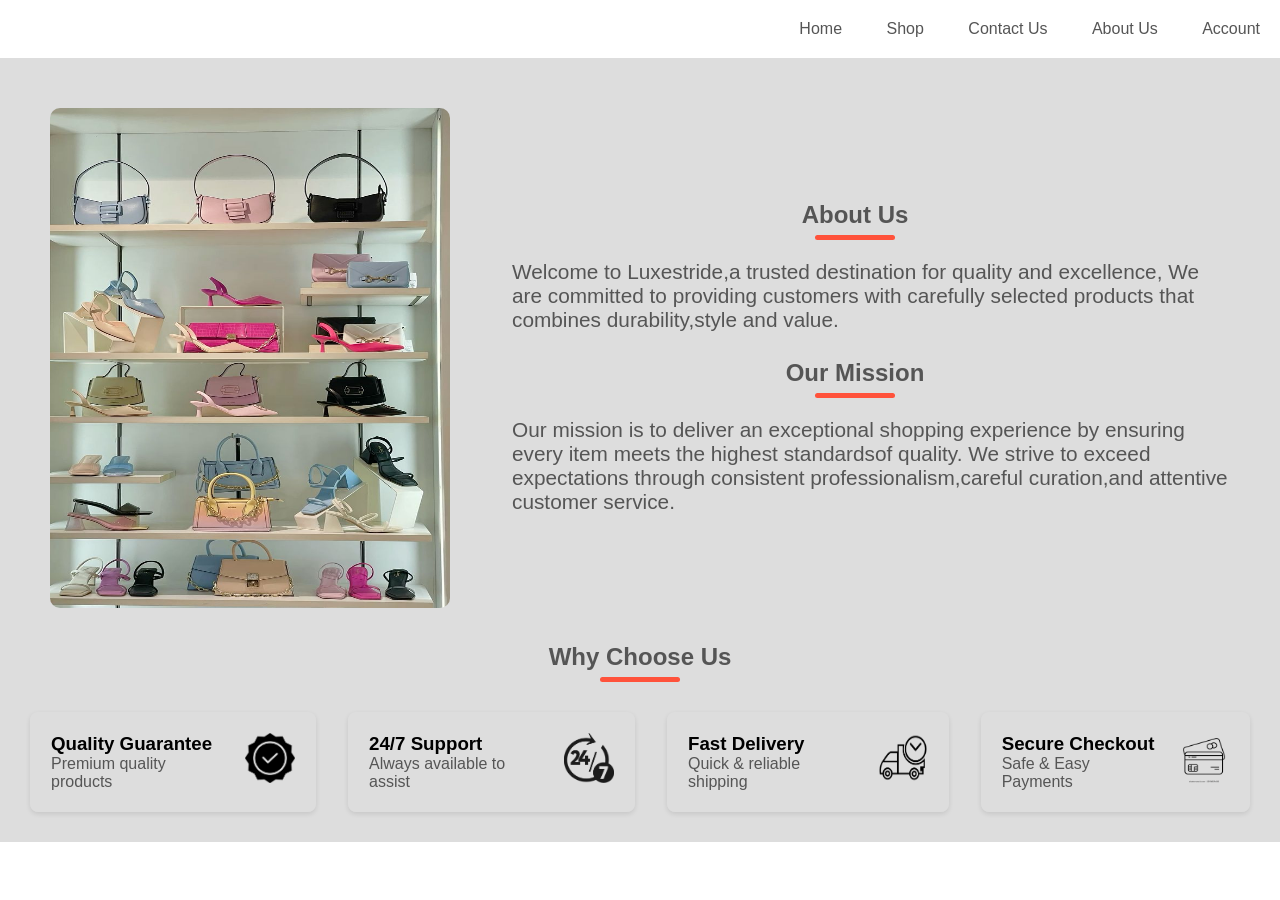
==== about.html @ 97f4eb0c "Added the navigation section" ====
<!DOCTYPE html>
<html lang="en">
<head>
    <meta charset="UTF-8">
    <meta name="viewport" content="width=device-width, initial-scale=1.0">
    <title>Document</title>
    <link rel="stylesheet" href="./style.css">

</head>
<body>
    <nav>
            <ul>
            <li><a href="index.html">Home</a></li>
            <li><a href="shop.html">Shop</a></li>
            <li><a href="contact.html">Contact Us</a></li>
            <li><a href="about.html">About Us</a></li>
            <li><a href="account.html">Account</a></li>
            </ul>
           
        </nav>
<section class="about-section">
        <div class="about-container">
            <div class="about-image">
                <img src="./images/shop 1.jpeg" alt="">
                </div>

                <div class="about-text">
                     <h2 class="about-heading">About Us</h2>
            <p class="about-lead"> Welcome to Luxestride,a trusted destination for quality and excellence,
                We are committed to providing customers with carefully selected products that combines durability,style and value.
            </p>
            

            <h3 class="about-mission"> Our Mission</h3>
           <p class="about-lead"> Our mission is to deliver an exceptional shopping experience by ensuring every item meets the highest standardsof quality.
            We strive to exceed expectations through consistent professionalism,careful curation,and attentive customer service.
           </p> 
                </div>
                </div>

           
           <h3 class="sub">Why Choose Us</h3>

           <section class="label">
           <div class="quality">
            <div>
            <h3>Quality Guarantee</h3>
            <p>Premium quality products</p>
            </div>
            <div>
                <img src="./images/quality_logo-removebg-preview.png" alt="" width="50" height="50">
            </div>
           </div>

           <div class="quality">
            <div>
            <h3>24/7 Support</h3>
            <p>Always available to assist</p>
            </div>
            <div>
                <img src="./images/twentyfour logo.png" alt="" width="50" height="50">
            </div>
           </div>

           <div class="quality">
            <div>
            <h3>Fast Delivery</h3>
            <p>Quick & reliable shipping</p>
            </div>
            <div>
                <img src="./images/delivery logo (2).png" alt="" width="50" height="50">
            </div>
           </div>

           <div class="quality">
            <div>
            <h3>Secure Checkout</h3>
            <p>Safe & Easy Payments</p>
            </div>
            <div>
                <img src="./images/atm logo.png" alt="" width="50" height="50">
            </div>
           </div>
           </section>

        
        </section>
</body>
</html>
---- style.css ----
*{
    margin: 0;
    padding: 0;
    box-sizing: border-box;
}
body{
   font-family: "Poppins", sans-serif;
}

.nav-bar{
    display: flex;
    align-items: center;
    padding: 20px;
}
nav{
    flex: 1;
    text-align: right;
    /* position: sticky;
    top: 0;
    padding: 15px 20px;  
    z-index: 100; */
}
nav ul{
   list-style-type: none;
    display: inline-block;
    
}
nav ul li{
    display: inline-block;
    margin: 20px;
}
a{
    text-decoration: none;
    color: #555;
}
p{
    color: #555;
}
.content{
    max-width: 1300px;
    margin: auto;
    padding-left: 25px;
    padding-right: 25px;

}
.row{
    display: flex;
    align-items: center;
    justify-content: space-around;
    flex-wrap: wrap;
}
.col-2{
    flex-basis: 50%;
    min-width: 300px;
   
} 
.col-2 img{
    padding: 50px 0;
    max-width: 100%;
    height: auto;
    display: block; 
    }


.col-2 h1{
    font-size: 40px;
    line-height: 60px;
    margin: 15px  0;
}
.btn{
    display: inline-block;
    background: #ff523b;
    color: white;
    padding: 8px 30px;
    margin: 20px 0;
    border-radius: 30px;
    transition: background 0.5s;
}
.btn:hover{
    background: #563434;
}
.header{
    background: radial-gradient(#7393b3);
    height: 100vh;
    
}
/* .header .row{
    margin-top: 10px;
} */
.categories{
    margin: 70px 0;
}
.col-3{
    flex: 30%;
    min-width: 250px;
    margin-bottom:30px ;
}
.col-3 img{
    width: 100%;
    height:400px;
    margin: 10px;
    padding: 10px;
    object-fit: cover;
    
}
.small-container{
    max-width: 1080px;
    margin: auto;
    padding-left: 25px;
    padding-right: 25px;
}
.col-4{
    flex-basis: 25%;
    padding: 10px;
    min-width: 200px;
    margin-bottom: 50px;
    transition: transform 0.5s;
    
}
.col-4 img{
    width: 100%;
    height: 300px;
}
.title{
    text-align: center;
    margin: 0 auto 60px;
    position: relative;
    line-height: 50px;
    color: #555;
}
.title::after{
    content: "";
    background: #ff523b;
    width: 80px;
    height: 5px;
    border-radius: 5px;
    position: absolute;
    bottom: 0;
    left: 50%;
    transform: translateX(-50%);
}
h4{
    color: #555;
    font-weight: normal;
}
.col-4 p{
    font-size: 14px;
}
.rating .fa{
    color: #ff523b;
} 
.col-4:hover{
    transform: translateY(-5px);
}

/* ------offer------- */
.offer{
    background: radial-gradient(#fff,#7393b3);
    margin-top: 80px;
    padding: 30px 0;
}
.col-2 .offer-img{
    padding: 50px; 
}
small{
    color: #555;
}
.small-container .small-img{
    width: 200px;
    height: 300px;
}

/* -----testimonial------- */
.testimonial{
    padding-top: 100px;
}
.testimonial .col-3{
    text-align: center;
    padding: 40px 20px;
    box-shadow: 0 0 20px 0px rgba(146, 141, 141, 0.1);
    cursor: pointer;
    transition: transform 0.5s;
}
.testimonial .col-3 img{
    width: 100px;
    height: 100px;
    margin-top: 20px;
    border-radius: 50%;
}
.testimonial .col-3:hover{
    transform: translateY(-10px);
}
.fa.fa-quote-left{
    font-size: 34px;
    color: #ff523b;
}
.col-3 p{
    font-size: 12px;
    margin: 12px 0;
    color: #777;
}
.testimonial .col-3 h3{
    font-weight: 700;
    color: #555;
    font-size: 16px;
}

/* -----brands------ */
.brands{
    margin: 100px auto;
}
.col-5{
    width: 160px;
     padding: 20px; 
}
.col-5 img{
    width: 100%;
    cursor: pointer;
    filter: grayscale(100%);
}
.col-5 img:hover{
    filter: grayscale(0);
}
/* ----Footer------ */
.footer{
    background: #111;
    color: #fff;
    font-size: 14px;
     padding: 40px 20px;  
}
.footer-container{
    display: flex;
    justify-content: space-between;
    flex-wrap: wrap;
    max-width: 1200px;
    margin: auto;
}
.footer-col{
    flex: 1;
    min-width: 200px;
    margin: 10px;
}
.footer p{
    color: #fff;
}
.footer h3{
    color: #fff;
    margin-bottom: 20px;
}

.footer-col-1, .footer-col-2, .footer-col-3, .footer-col-4{
    min-width: 250px;
    margin-bottom: 20px;
}
.footer-col-1{
    flex-basis: 30%;
    padding-left: 20px;
}
.footer-col-2{
    flex: 1;
    text-align: center;
}
.footer-col-2 img{
    width: 180px;
    margin-bottom: 20px;
}

.footer-col-3, .footer-col-4{
    flex-basis: 12%;
    text-align: center;
}
ul{
    list-style-type: none;
}
.app-logo{
    margin-top: 20px;
}
.app-logo img{
    width: 140px;
}
.socials{
    margin-right: 10px;
    font-size: 16px;
    color:#fff ;
    text-decoration: none;
}
.footer hr{
    border: none;
    border-top: 1px solid #fff;
    height: 1px;
    background:#fff;
    margin: 20px 0;
}
.copyright{
    text-align: center;
}
.menu-icon{
    width: 28px;
    margin-left: 20px;
    
}
/* -----media query for menu ----- */


/* -----shop-section---- */

.shop-grid{
     display: grid;
     grid-template-columns: repeat(auto-fit,minmax(220px,1fr));
     gap: 20px;
    
}
.shop-product{
background: #fff;
 border: 1px solid #ddd;
border-radius: 10px; 
padding: 10px;
margin: 20px;
height: 350px;
justify-content: space-between;
align-items: center;
text-align: center;
min-height: 350px;

}
.shop-product img{
    max-width: 100%;
    height: 200px;
    padding: 10px;
    border-radius: 8px;
   
}
.shop-title{
 text-align: center;
    margin: 0 auto 60px;
    position: relative;
    line-height: 50px;
    color: #555;
    font-size: 1.5rem;
}

.shop-title::after{
     content: "";
    background: #ff523b;
    width: 80px;
    height: 5px;
    border-radius: 5px;
    position: absolute;
    bottom: 0;
    left: 50%;
    transform: translateX(-50%);
}
.shop-des{
text-align: center;
padding: 5px;
}
.shop-name{
    text-align: center;
}
.shop-btn{
     display: inline-block;
    background: #ff523b;
    color: white;
    justify-content: center;
    padding: 8px 30px;
    margin: 20px 0;
    cursor: pointer;
    border-radius: 30px;
    transition: background 0.5s;

}
.shop-btn:hover{
    background: #563434;
}
/* -------About section ----- */
.about-section{
    padding: 30px;
    background: #ddd;
}

.about-heading{
    text-align: center;
    font-size: 1.5rem;
    margin: 0 auto 20px;
    position: relative;
    line-height: 50px;
    color: #555;
}

.about-heading::after{
    content: "";
    background: #ff523b;
    width: 80px;
    height: 5px;
    border-radius: 5px;
    position: absolute;
    bottom: 0;
    left: 50%;
    transform: translateX(-50%);
}
.about-mission{
     text-align: center;
    font-size: 1.5rem;
    margin: 0 auto 20px;
    position: relative;
    line-height: 50px;
    color: #555;
}
.about-mission::after{
     content: "";
    background: #ff523b;
    width: 80px;
    height: 5px;
    border-radius: 5px;
    position: absolute;
    bottom: 0;
    left: 50%;
    transform: translateX(-50%);
}
.about-lead{
    font-size: 1.3rem;
    font-weight: 500;
    margin-bottom: 1rem;
    margin-left: 2rem;
}
.about-container{
    display: flex;
    align-items: center;
    justify-content: space-between;
    gap: 30px;
    padding: 20px;
}
.about-image img{
   width: 400px;
   height: 500px;
   border-radius: 10px;

}
.sub{
     text-align: center;
    font-size: 1.5rem;
    margin: 0 auto 20px;
    position: relative;
    line-height: 50px;
    color: #555;
}
.sub::after{
     content: "";
    background: #ff523b;
    width: 80px;
    height: 5px;
    border-radius: 5px;
    position: absolute;
    bottom: 0;
    left: 50%;
    transform: translateX(-50%);
}
.label{
    display: flex;
    gap: 2rem;
  justify-content: space-around;
  margin-top: 30px;
}
.quality{
    display: flex;
    gap: 1rem;
    border: 1px solid #ddd;
    border-radius: 8px;
    padding: 20px;
    box-shadow: 0 2px 5px rgba(0,0,0,0.1);
}
/* ----contact us------ */
.contact{
    padding: 30px;
    background: #ddd;
}
.contact{
    text-align: center;
    margin-bottom: 20px;
}
.contact-info{
   margin-top: 30px;
   text-align: center;
    
}
 label{
    margin-top: 10px;
    font-weight: bold;

}
.contact-form input, .contact-form textarea{
padding: 10px;
margin-top: 5px;
border: 1px solid #ccc;
border-radius: 6px;


}
.contact-form{
    display: flex;
    flex-direction: column;
     max-width: 600px;
    margin: 0 auto;
    
}
.btn-form{
    display: inline-block;
    background: #ff523b;
    color: white;
    padding: 8px 30px;
    margin: 20px 0;
    border-radius: 30px;
    transition: background 0.5s;
    cursor: pointer;
}
.btn-form:hover{
     background: #563434;

}
.contact-us{
     text-align: center;
    font-size: 1.5rem;
    margin: 0 auto 20px;
    position: relative;
    line-height: 50px;
    color: #555;
}
.contact-us::after{
    content: "";
    background: #ff523b;
    width: 80px;
    height: 5px;
    border-radius: 5px;
    position: absolute;
    bottom: 0;
    left: 50%;
    transform: translateX(-50%);
}
.contact-us-p{
    text-align: center;
    margin-bottom: 30px;
}
.contact-form input:focus, .contact-form textarea:focus{
    outline:none;
    border: 2px solid #ff523b;
    box-shadow: 0 0 5px;
}
/* -----account section---- */
.account{
     display: flex; 
    justify-content: center;
    align-items: center;
    padding: 40px 20px;
}
.account-logo{
   border-radius: 50%;
   text-align: center;
   margin-bottom: 15px;
}
.account-logo img{
    border-radius: 50%;
    object-fit: cover;
    border: 3px solid #ff523b;
    padding: 5px;
    /* background: #fff; */
}
.form-container{
    padding: 30px;
    /* background: #ddd; */
    border-radius: 15px;
    width: 100%;
    max-width: 400px;
}
.form-container h2{
    margin-bottom: 20px;
    text-align: center;
}
.form-container p{
margin-bottom: 20px;
text-align: center;
}
.form-container label{
    display: block;
    margin-bottom: 8px;
    font-weight: 500;
}
.form-container input{
    width: 100%;
    padding: 10px;
    margin-bottom: 15px;
    border: 1px solid #ccc;
    border-radius: 8px;
    outline: none;
    transition: border 0.3s;
}
.form-container input:focus{
    border-color: #ff523b;
}
.btn-login{
    width: 100%;
    padding: 12px;
    background: #ff523b;
    color: #fff;
    border: none;
    border-radius: 8px;
    cursor: pointer;
    font-size: 16px;
}
.btn-1{
    width: 100%;
    padding: 12px;
    background: #7393b3;
     color: #fff;
    border: none;
    border-radius: 8px;
    cursor: pointer;
    font-size: 16px;
    margin-top: 30px;

}
.btn-2{
     width: 100%;
    padding: 12px;
    border: none;
    border-radius: 8px;
    cursor: pointer;
    font-size: 16px;
    margin-top: 20px;
}
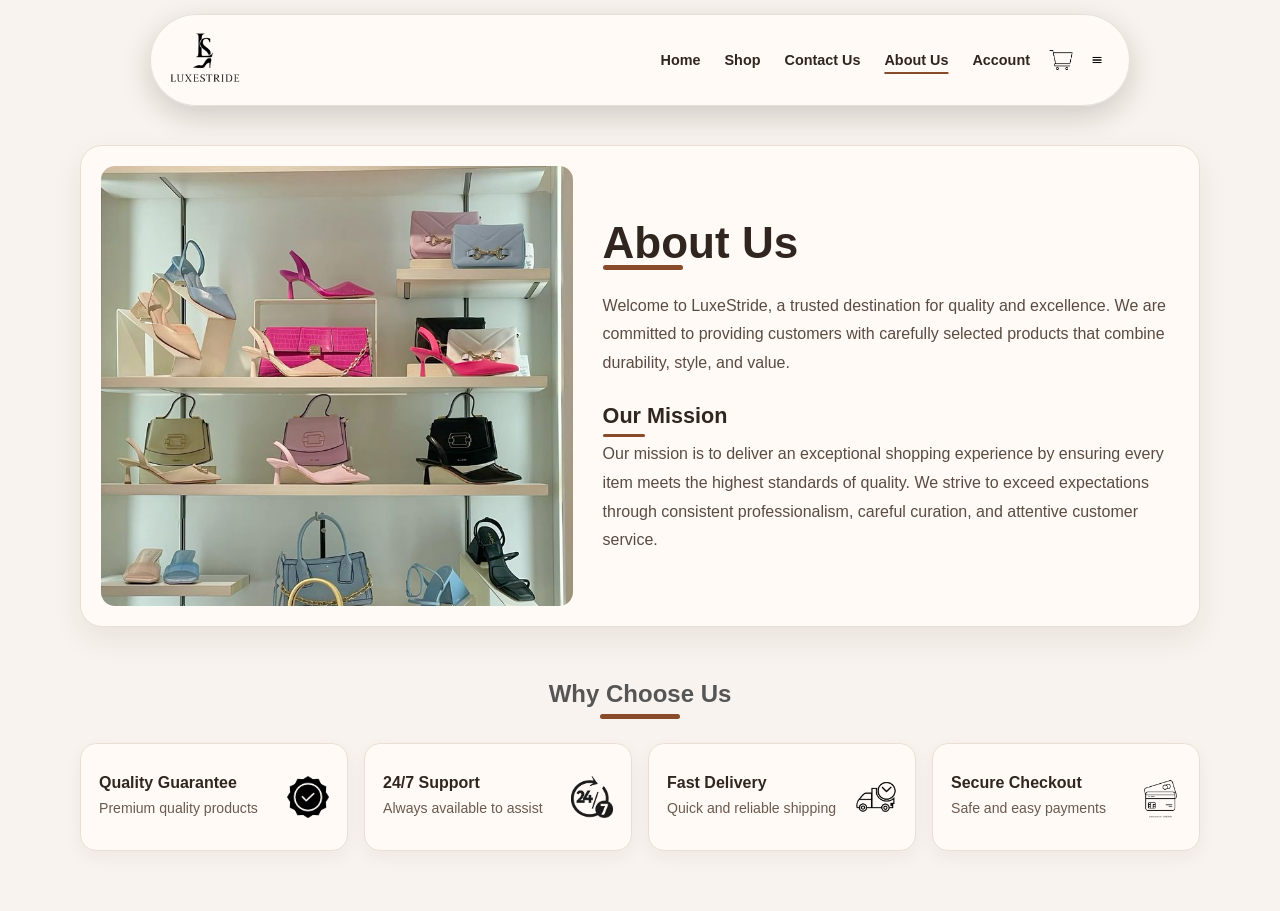
==== commit 3c7c9622: "Fixed all the nav bars in all page" ====
--- a/about.html
+++ b/about.html
@@ -1,89 +1,76 @@
-<!DOCTYPE html>
-<html lang="en">
-<head>
-    <meta charset="UTF-8">
-    <meta name="viewport" content="width=device-width, initial-scale=1.0">
-    <title>Document</title>
-    <link rel="stylesheet" href="./style.css">
-
-</head>
-<body>
-    <nav>
-            <ul>
-            <li><a href="index.html">Home</a></li>
-            <li><a href="shop.html">Shop</a></li>
-            <li><a href="contact.html">Contact Us</a></li>
-            <li><a href="about.html">About Us</a></li>
-            <li><a href="account.html">Account</a></li>
-            </ul>
-           
-        </nav>
-<section class="about-section">
-        <div class="about-container">
-            <div class="about-image">
-                <img src="./images/shop 1.jpeg" alt="">
-                </div>
-
-                <div class="about-text">
-                     <h2 class="about-heading">About Us</h2>
-            <p class="about-lead"> Welcome to Luxestride,a trusted destination for quality and excellence,
-                We are committed to providing customers with carefully selected products that combines durability,style and value.
-            </p>
-            
-
-            <h3 class="about-mission"> Our Mission</h3>
-           <p class="about-lead"> Our mission is to deliver an exceptional shopping experience by ensuring every item meets the highest standardsof quality.
-            We strive to exceed expectations through consistent professionalism,careful curation,and attentive customer service.
-           </p> 
-                </div>
-                </div>
-
-           
-           <h3 class="sub">Why Choose Us</h3>
-
-           <section class="label">
-           <div class="quality">
-            <div>
-            <h3>Quality Guarantee</h3>
-            <p>Premium quality products</p>
-            </div>
-            <div>
-                <img src="./images/quality_logo-removebg-preview.png" alt="" width="50" height="50">
-            </div>
-           </div>
-
-           <div class="quality">
-            <div>
-            <h3>24/7 Support</h3>
-            <p>Always available to assist</p>
-            </div>
-            <div>
-                <img src="./images/twentyfour logo.png" alt="" width="50" height="50">
-            </div>
-           </div>
-
-           <div class="quality">
-            <div>
-            <h3>Fast Delivery</h3>
-            <p>Quick & reliable shipping</p>
-            </div>
-            <div>
-                <img src="./images/delivery logo (2).png" alt="" width="50" height="50">
-            </div>
-           </div>
-
-           <div class="quality">
-            <div>
-            <h3>Secure Checkout</h3>
-            <p>Safe & Easy Payments</p>
-            </div>
-            <div>
-                <img src="./images/atm logo.png" alt="" width="50" height="50">
-            </div>
-           </div>
-           </section>
-
-        
-        </section>
-</body>
-</html>+<!DOCTYPE html>
+<html lang="en">
+<head>
+    <meta charset="UTF-8">
+    <meta name="viewport" content="width=device-width, initial-scale=1.0">
+    <title>About Us | LuxeStride</title>
+    <link rel="stylesheet" href="./style.css">
+</head>
+<body class="about-page">
+    <header class="header shop-header">
+        <div class="content">
+            <div class="nav-bar">
+                <div class="logo">
+                    <img src="./images/my logo 2.png" alt="LuxeStride" width="150" height="150">
+                </div>
+                <nav>
+                    <ul>
+                        <li><a href="index.html">Home</a></li>
+                        <li><a href="shop.html">Shop</a></li>
+                        <li><a href="contact.html">Contact Us</a></li>
+                        <li><a href="about.html" class="current" aria-current="page">About Us</a></li>
+                        <li><a href="account.html">Account</a></li>
+                    </ul>
+                    <img src="images/cart-removebg-preview.png" class="cart-icon" alt="">
+                    <img src="images/menu-icon.png" class="menu-icon" alt="">
+                </nav>
+            </div>
+        </div>
+    </header>
+
+    <main class="about-section">
+        <section class="about-container" aria-labelledby="about-heading">
+            <div class="about-image">
+                <img src="./images/shop 1.jpeg" alt="LuxeStride's curated footwear collection">
+            </div>
+            <div class="about-text">
+                <h1 class="about-heading" id="about-heading">About Us</h1>
+                <p class="about-lead">Welcome to LuxeStride, a trusted destination for quality and excellence. We are committed to providing customers with carefully selected products that combine durability, style, and value.</p>
+
+                <h2 class="about-mission">Our Mission</h2>
+                <p class="about-lead">Our mission is to deliver an exceptional shopping experience by ensuring every item meets the highest standards of quality. We strive to exceed expectations through consistent professionalism, careful curation, and attentive customer service.</p>
+            </div>
+        </section>
+
+        <h2 class="sub">Why Choose Us</h2>
+        <section class="label" aria-label="LuxeStride benefits">
+            <div class="quality">
+                <div><h3>Quality Guarantee</h3><p>Premium quality products</p></div>
+                <img src="./images/quality_logo-removebg-preview.png" alt="" width="50" height="50">
+            </div>
+            <div class="quality">
+                <div><h3>24/7 Support</h3><p>Always available to assist</p></div>
+                <img src="./images/twentyfour logo.png" alt="" width="50" height="50">
+            </div>
+            <div class="quality">
+                <div><h3>Fast Delivery</h3><p>Quick and reliable shipping</p></div>
+                <img src="./images/delivery logo (2).png" alt="" width="50" height="50">
+            </div>
+            <div class="quality">
+                <div><h3>Secure Checkout</h3><p>Safe and easy payments</p></div>
+                <img src="./images/atm logo.png" alt="" width="50" height="50">
+            </div>
+        </section>
+    </main>
+
+    <script>
+        const headerNav = document.querySelector(".header .nav-bar");
+        const updateHeaderNav = () => {
+            headerNav.classList.toggle("is-scrolled", window.scrollY > 48);
+        };
+
+        window.addEventListener("scroll", updateHeaderNav, { passive: true });
+        updateHeaderNav();
+    </script>
+</body>
+</html>
--- a/style.css
+++ b/style.css
@@ -2,6 +2,17 @@
     margin: 0;
     padding: 0;
     box-sizing: border-box;
+}
+button{
+    border: none;
+}
+:root{
+    --brand-accent: #8a4b2b;
+    --brand-accent-hover: #563434;
+    --brand-ink: #30251f;
+    --brand-page: #f8f3ee;
+    --brand-surface: #fffaf6;
+    --brand-sand: #c7ad95;
 }
 body{
    font-family: "Poppins", sans-serif;
@@ -69,7 +80,7 @@
 }
 .btn{
     display: inline-block;
-    background: #ff523b;
+    background: var(--brand-accent);
     color: white;
     padding: 8px 30px;
     margin: 20px 0;
@@ -77,12 +88,286 @@
     transition: background 0.5s;
 }
 .btn:hover{
-    background: #563434;
+    background: var(--brand-accent-hover);
 }
 .header{
-    background: radial-gradient(#7393b3);
-    height: 100vh;
-    
+    position: relative;
+    min-height: 100vh;
+    min-height: 100svh;
+    background-image: linear-gradient(90deg, rgba(18, 14, 13, 0.76) 0%, rgba(18, 14, 13, 0.58) 42%, rgba(18, 14, 13, 0.12) 78%), url("images/Elegant Boutique Rack and Confident Style.png");
+    background-size: cover, contain;
+    background-repeat: no-repeat;
+    background-position: right center;
+    background-attachment: fixed;
+}
+.header .content{
+    min-height: 100vh;
+    min-height: 100svh;
+    display: flex;
+    flex-direction: column;
+}
+.header .nav-bar{
+    position: fixed;
+    top: 14px;
+    left: 50%;
+    z-index: 1000;
+    width: min(1160px, calc(100% - 48px));
+    gap: 14px;
+    padding: 6px 12px;
+    transform: translateX(-50%);
+    transition: top 220ms ease, width 220ms ease, padding 220ms ease, border-radius 220ms ease, background-color 220ms ease, box-shadow 220ms ease;
+}
+.header .nav-bar.is-scrolled{
+    top: 14px;
+    width: min(980px, calc(100% - 48px));
+    padding: 5px 14px;
+    border: 1px solid rgba(48, 37, 31, 0.12);
+    border-radius: 999px;
+    background: rgba(255, 250, 246, 0.97);
+    box-shadow: 0 10px 30px rgba(25, 17, 12, 0.18);
+    backdrop-filter: blur(12px);
+}
+.header .logo img{
+    display: block;
+    width: 80px;
+    height: auto;
+    filter: brightness(0) invert(1);
+    transition: filter 220ms ease;
+}
+.header .nav-bar.is-scrolled .logo img{
+    filter: none;
+}
+.header nav{
+    display: flex;
+    align-items: center;
+    gap: 6px;
+    flex: 0 0 auto;
+    margin-left: auto;
+    min-width: 0;
+    padding: 2px;
+    border: 1px solid #f3e5d5;
+    border-radius: 999px;
+    background: rgba(18, 14, 13, 0.24);
+    backdrop-filter: blur(8px);
+}
+.header nav ul{
+    display: flex;
+    flex: 1;
+    flex-wrap: wrap;
+    justify-content: flex-end;
+    align-items: center;
+    gap: 4px;
+}
+.header nav ul li{
+    margin: 0;
+}
+.header nav a{
+    display: block;
+    padding: 8px 10px;
+    border-radius: 999px;
+    color: #fff;
+    font-size: 0.9rem;
+    font-weight: 600;
+    text-shadow: 0 1px 5px rgba(0, 0, 0, 0.6);
+    transition: background-color 180ms ease, color 180ms ease;
+}
+.header .nav-bar.is-scrolled nav{
+    border-color: transparent;
+    background: transparent;
+    backdrop-filter: none;
+}
+.header .nav-bar.is-scrolled nav a{
+    color: var(--brand-ink);
+    text-shadow: none;
+}
+.header .nav-bar.is-scrolled nav a.current{
+    color: var(--brand-ink);
+    text-decoration-color: var(--brand-accent);
+}
+.header .nav-bar.is-scrolled nav a:hover,
+.header .nav-bar.is-scrolled nav a:focus-visible{
+    background: #eee0d5;
+    color: var(--brand-ink);
+}
+.header .nav-bar.is-scrolled nav a:focus-visible{
+    outline-color: #6c4934;
+}
+.header nav a:hover,
+.header nav a:focus-visible{
+    background: rgba(255, 255, 255, 0.16);
+    color: #fff;
+}
+.header nav a:focus-visible{
+    outline: 2px solid #fff;
+    outline-offset: 2px;
+}
+.header nav a.current{
+    color: #fff;
+    text-decoration: underline;
+    text-decoration-color: var(--brand-accent);
+    text-decoration-thickness: 2px;
+    text-underline-offset: 7px;
+}
+.header nav .cart-icon{
+    width: 30px;
+    height: 30px;
+    object-fit: contain;
+    filter: brightness(0) invert(1);
+    transition: filter 220ms ease;
+}
+.header .menu-icon{
+    width: 30px;
+    height: 30px;
+    margin-left: 0;
+    padding: 5px;
+    object-fit: contain;
+    filter: brightness(0) invert(1);
+    transition: filter 220ms ease;
+}
+.header .nav-bar.is-scrolled .cart-icon,
+.header .nav-bar.is-scrolled .menu-icon{
+    filter: none;
+}
+.header.shop-header{
+    min-height: 0;
+    background: none;
+}
+.shop-header .content{
+    min-height: 0;
+    display: block;
+}
+.shop-header .nav-bar{
+    top: 14px;
+    width: min(980px, calc(100% - 48px));
+    padding: 5px 14px;
+    border: 1px solid rgba(48, 37, 31, 0.12);
+    border-radius: 999px;
+    background: rgba(255, 250, 246, 0.97);
+    box-shadow: 0 10px 30px rgba(25, 17, 12, 0.18);
+    backdrop-filter: blur(12px);
+}
+.shop-header .logo img{
+    filter: none;
+}
+.shop-header nav{
+    border-color: transparent;
+    background: transparent;
+    backdrop-filter: none;
+}
+.shop-header nav a{
+    color: var(--brand-ink);
+    text-shadow: none;
+}
+.header.shop-header .nav-bar nav a.current,
+.header.shop-header .nav-bar.is-scrolled nav a.current{
+    color: var(--brand-ink);
+    text-decoration-color: var(--brand-accent);
+}
+.shop-header nav a:hover,
+.shop-header nav a:focus-visible{
+    background: #eee0d5;
+    color: var(--brand-ink);
+}
+.shop-header nav a:focus-visible{
+    outline-color: #6c4934;
+}
+.header.shop-header .nav-bar .cart-icon,
+.header.shop-header .nav-bar .menu-icon{
+    filter: none;
+}
+.shop-section{
+    padding: 120px 25px 40px;
+}
+body.shop-page{
+    background: var(--brand-page);
+}
+.header .hero-copy{
+    display: flex;
+    flex: 1;
+    flex-direction: column;
+    justify-content: center;
+    align-items: flex-start;
+    max-width: 620px;
+    padding: 8vh 0 0 4vw;
+}
+.header .hero-copy h1{
+    color: #fff;
+    font-size: clamp(2.5rem, 5vw, 4.5rem);
+    line-height: 1.12;
+    margin: 0 0 16px;
+}
+.header .hero-copy p{
+    color: #f5eee9;
+    font-size: clamp(1rem, 1.5vw, 1.25rem);
+}
+@media (max-width: 700px){
+    .header{
+        background-image: linear-gradient(90deg, rgba(18, 14, 13, 0.78) 0%, rgba(18, 14, 13, 0.64) 58%, rgba(18, 14, 13, 0.38) 100%), url("images/Elegant Boutique Rack and Confident Style.png");
+        background-position: right center;
+        background-size: cover, contain;
+        background-repeat: no-repeat;
+    }
+    .header .nav-bar{
+        top: 8px;
+        width: calc(100% - 24px);
+        flex-wrap: wrap;
+        padding: 7px 10px;
+        border-radius: 14px;
+    }
+    .header .nav-bar.is-scrolled{
+        top: 8px;
+        width: calc(100% - 24px);
+        padding: 7px 10px;
+    }
+    .header .logo img{
+        width: 60px;
+    }
+    .header nav{
+        order: 3;
+        flex: 0 0 100%;
+        margin-left: 0;
+        text-align: center;
+        border-radius: 16px;
+    }
+    .header nav ul{
+        justify-content: center;
+    }
+    .header nav ul li{
+        margin: 0;
+    }
+    .header nav a{
+        padding: 8px 9px;
+        font-size: 0.88rem;
+    }
+    .header .hero-copy{
+        padding: 48px 0 0;
+        max-width: 500px;
+    }
+    .header .hero-copy h1{
+        font-size: clamp(2.25rem, 9vw, 3.5rem);
+    }
+    .shop-section{
+        padding-top: 180px;
+    }
+    .contact{
+        padding: 180px 18px 44px;
+    }
+    .contact-layout{
+        grid-template-columns: 1fr;
+    }
+    .contact-form,
+    .contact-info{
+        padding: 22px;
+    }
+}
+@media (prefers-reduced-motion: reduce){
+    .header .nav-bar,
+    .header .logo img,
+    .header nav a,
+    .header nav .cart-icon,
+    .header .menu-icon{
+        transition: none;
+    }
 }
 /* .header .row{
     margin-top: 10px;
@@ -130,7 +415,7 @@
 }
 .title::after{
     content: "";
-    background: #ff523b;
+    background: var(--brand-accent);
     width: 80px;
     height: 5px;
     border-radius: 5px;
@@ -147,7 +432,7 @@
     font-size: 14px;
 }
 .rating .fa{
-    color: #ff523b;
+    color: var(--brand-accent);
 } 
 .col-4:hover{
     transform: translateY(-5px);
@@ -155,7 +440,7 @@
 
 /* ------offer------- */
 .offer{
-    background: radial-gradient(#fff,#7393b3);
+    background: radial-gradient(var(--brand-surface), var(--brand-sand));
     margin-top: 80px;
     padding: 30px 0;
 }
@@ -192,7 +477,7 @@
 }
 .fa.fa-quote-left{
     font-size: 34px;
-    color: #ff523b;
+    color: var(--brand-accent);
 }
 .col-3 p{
     font-size: 12px;
@@ -341,7 +626,7 @@
 
 .shop-title::after{
      content: "";
-    background: #ff523b;
+    background: var(--brand-accent);
     width: 80px;
     height: 5px;
     border-radius: 5px;
@@ -359,7 +644,7 @@
 }
 .shop-btn{
      display: inline-block;
-    background: #ff523b;
+    background: var(--brand-accent);
     color: white;
     justify-content: center;
     padding: 8px 30px;
@@ -370,26 +655,94 @@
 
 }
 .shop-btn:hover{
-    background: #563434;
+    background: var(--brand-accent-hover);
 }
 /* -------About section ----- */
+.about-page{
+    background: var(--brand-page);
+}
 .about-section{
-    padding: 30px;
-    background: #ddd;
+    min-height: 100vh;
+    padding: 145px 25px 60px;
+    background: var(--brand-page);
 }
 
 .about-heading{
+    text-align: left;
+    font-size: clamp(2rem, 4vw, 2.75rem);
+    margin: 0 0 22px;
+    position: relative;
+    line-height: 1.2;
+    color: var(--brand-ink);
+}
+
+.about-heading::after{
+    content: "";
+    background: var(--brand-accent);
+    width: 80px;
+    height: 5px;
+    border-radius: 5px;
+    position: absolute;
+    bottom: 0;
+    left: 0;
+}
+.about-mission{
+    text-align: left;
+    font-size: 1.35rem;
+    margin: 24px 0 10px;
+    position: relative;
+    line-height: 1.3;
+    color: var(--brand-ink);
+}
+.about-mission::after{
+     content: "";
+    background: var(--brand-accent);
+    width: 42px;
+    height: 3px;
+    border-radius: 5px;
+    position: absolute;
+    bottom: -7px;
+    left: 0;
+}
+.about-lead{
+    font-size: 1rem;
+    font-weight: 400;
+    line-height: 1.8;
+    margin: 0;
+    color: #5a4b42;
+}
+.about-container{
+    display: grid;
+    grid-template-columns: minmax(280px, 0.9fr) minmax(0, 1.1fr);
+    align-items: center;
+    gap: 30px;
+    max-width: 1120px;
+    margin: 0 auto;
+    padding: 20px;
+    overflow: hidden;
+    border: 1px solid #eadfd5;
+    border-radius: 22px;
+    background: var(--brand-surface);
+    box-shadow: 0 12px 30px rgba(48, 37, 31, 0.08);
+}
+.about-image img{
+    display: block;
+    width: 100%;
+    height: 440px;
+    border-radius: 14px;
+    object-fit: cover;
+}
+.sub{
     text-align: center;
     font-size: 1.5rem;
-    margin: 0 auto 20px;
+    margin: 42px auto 24px;
     position: relative;
     line-height: 50px;
     color: #555;
 }
-
-.about-heading::after{
-    content: "";
-    background: #ff523b;
+.sub::after{
+     content: "";
+    background: var(--brand-accent);
     width: 80px;
     height: 5px;
     border-radius: 5px;
@@ -398,17 +751,144 @@
     left: 50%;
     transform: translateX(-50%);
 }
-.about-mission{
-     text-align: center;
-    font-size: 1.5rem;
+.label{
+    display: grid;
+    grid-template-columns: repeat(4, minmax(0, 1fr));
+    gap: 16px;
+    max-width: 1120px;
+    margin: 0 auto;
+}
+.quality{
+    display: flex;
+    align-items: center;
+    justify-content: space-between;
+    gap: 14px;
+    min-height: 108px;
+    padding: 18px;
+    border: 1px solid #eadfd5;
+    border-radius: 16px;
+    background: var(--brand-surface);
+    box-shadow: 0 6px 18px rgba(48, 37, 31, 0.05);
+}
+.quality h3{
+    margin-bottom: 6px;
+    color: var(--brand-ink);
+    font-size: 1rem;
+}
+.quality p{
+    color: #6a5a50;
+    font-size: 0.88rem;
+    line-height: 1.5;
+}
+.quality img{
+    flex: 0 0 42px;
+    width: 42px;
+    height: 42px;
+    object-fit: contain;
+}
+/* ----contact us------ */
+.contact-page{
+    background: var(--brand-page);
+}
+.contact{
+    min-height: 100vh;
+    padding: 150px 25px 60px;
+    background: transparent;
+}
+.contact-content{
+    max-width: 1000px;
+    margin: 0 auto;
+}
+.contact-layout{
+    display: grid;
+    grid-template-columns: minmax(0, 1.2fr) minmax(240px, 0.8fr);
+    gap: 24px;
+    align-items: start;
+}
+.contact-info{
+    margin: 0;
+    padding: 28px;
+    border: 1px solid #eadfd5;
+    border-radius: 18px;
+    background: #efe5dc;
+    color: var(--brand-ink);
+    text-align: left;
+}
+.contact-info h2{
+    margin-bottom: 22px;
+    font-size: 1.25rem;
+}
+.contact-info p{
+    margin-bottom: 18px;
+    color: #493b33;
+    line-height: 1.6;
+}
+.contact-info p:last-child{
+    margin-bottom: 0;
+}
+.contact-form label{
+    margin: 0;
+    color: var(--brand-ink);
+    font-size: 0.95rem;
+    font-weight: 600;
+}
+.contact-form input,
+.contact-form textarea{
+    width: 100%;
+    margin: 7px 0 16px;
+    padding: 12px 14px;
+    border: 1px solid #d9cbbf;
+    border-radius: 8px;
+    background: #fff;
+    color: var(--brand-ink);
+    font: inherit;
+}
+.contact-form textarea{
+    min-height: 140px;
+    resize: vertical;
+}
+.contact-form input:focus,
+.contact-form textarea:focus{
+    outline: 3px solid rgba(167, 107, 59, 0.2);
+    border-color: var(--brand-accent);
+}
+.contact-form{
+    display: flex;
+    flex-direction: column;
+    max-width: none;
+    margin: 0;
+    padding: 28px;
+    border: 1px solid #eadfd5;
+    border-radius: 18px;
+    background: var(--brand-surface);
+    box-shadow: 0 12px 30px rgba(48, 37, 31, 0.08);
+}
+.btn-form{
+    display: inline-block;
+    background: var(--brand-accent);
+    color: white;
+    padding: 8px 30px;
+    margin: 4px 0 0;
+    align-self: flex-start;
+    border-radius: 30px;
+    transition: background 0.5s;
+    cursor: pointer;
+}
+.btn-form:hover{
+     background: var(--brand-accent-hover);
+
+}
+.contact-us{
+    text-align: center;
+    font-size: clamp(2rem, 4vw, 2.75rem);
     margin: 0 auto 20px;
     position: relative;
     line-height: 50px;
     color: #555;
 }
-.about-mission::after{
-     content: "";
-    background: #ff523b;
+.contact-us::after{
+    content: "";
+    background: var(--brand-accent);
     width: 80px;
     height: 5px;
     border-radius: 5px;
@@ -417,213 +897,152 @@
     left: 50%;
     transform: translateX(-50%);
 }
-.about-lead{
-    font-size: 1.3rem;
-    font-weight: 500;
-    margin-bottom: 1rem;
-    margin-left: 2rem;
-}
-.about-container{
-    display: flex;
-    align-items: center;
-    justify-content: space-between;
-    gap: 30px;
-    padding: 20px;
-}
-.about-image img{
-   width: 400px;
-   height: 500px;
-   border-radius: 10px;
-
-}
-.sub{
-     text-align: center;
-    font-size: 1.5rem;
-    margin: 0 auto 20px;
-    position: relative;
-    line-height: 50px;
-    color: #555;
-}
-.sub::after{
-     content: "";
-    background: #ff523b;
-    width: 80px;
-    height: 5px;
-    border-radius: 5px;
-    position: absolute;
-    bottom: 0;
-    left: 50%;
-    transform: translateX(-50%);
-}
-.label{
-    display: flex;
-    gap: 2rem;
-  justify-content: space-around;
-  margin-top: 30px;
-}
-.quality{
-    display: flex;
-    gap: 1rem;
-    border: 1px solid #ddd;
-    border-radius: 8px;
-    padding: 20px;
-    box-shadow: 0 2px 5px rgba(0,0,0,0.1);
-}
-/* ----contact us------ */
-.contact{
-    padding: 30px;
-    background: #ddd;
-}
-.contact{
-    text-align: center;
-    margin-bottom: 20px;
-}
-.contact-info{
-   margin-top: 30px;
-   text-align: center;
-    
-}
- label{
-    margin-top: 10px;
-    font-weight: bold;
-
-}
-.contact-form input, .contact-form textarea{
-padding: 10px;
-margin-top: 5px;
-border: 1px solid #ccc;
-border-radius: 6px;
-
-
-}
-.contact-form{
-    display: flex;
-    flex-direction: column;
-     max-width: 600px;
-    margin: 0 auto;
-    
-}
-.btn-form{
-    display: inline-block;
-    background: #ff523b;
-    color: white;
-    padding: 8px 30px;
-    margin: 20px 0;
-    border-radius: 30px;
-    transition: background 0.5s;
-    cursor: pointer;
-}
-.btn-form:hover{
-     background: #563434;
-
-}
-.contact-us{
-     text-align: center;
-    font-size: 1.5rem;
-    margin: 0 auto 20px;
-    position: relative;
-    line-height: 50px;
-    color: #555;
-}
-.contact-us::after{
-    content: "";
-    background: #ff523b;
-    width: 80px;
-    height: 5px;
-    border-radius: 5px;
-    position: absolute;
-    bottom: 0;
-    left: 50%;
-    transform: translateX(-50%);
-}
 .contact-us-p{
     text-align: center;
     margin-bottom: 30px;
 }
-.contact-form input:focus, .contact-form textarea:focus{
-    outline:none;
-    border: 2px solid #ff523b;
-    box-shadow: 0 0 5px;
-}
 /* -----account section---- */
+.account-page{
+    background: var(--brand-page);
+}
 .account{
-     display: flex; 
+    display: flex;
     justify-content: center;
     align-items: center;
-    padding: 40px 20px;
+    min-height: 100vh;
+    padding: 145px 20px 50px;
 }
 .account-logo{
-   border-radius: 50%;
-   text-align: center;
-   margin-bottom: 15px;
+    display: flex;
+    justify-content: center;
+    margin-bottom: 18px;
 }
 .account-logo img{
-    border-radius: 50%;
-    object-fit: cover;
-    border: 3px solid #ff523b;
-    padding: 5px;
-    /* background: #fff; */
+    display: block;
+    width: 72px;
+    height: auto;
+    object-fit: contain;
 }
 .form-container{
-    padding: 30px;
-    /* background: #ddd; */
-    border-radius: 15px;
+    padding: 32px;
+    border: 1px solid #eadfd5;
+    border-radius: 20px;
+    background: var(--brand-surface);
+    box-shadow: 0 12px 30px rgba(48, 37, 31, 0.08);
     width: 100%;
-    max-width: 400px;
-}
-.form-container h2{
-    margin-bottom: 20px;
+    max-width: 430px;
+}
+.form-container h1{
+    margin-bottom: 10px;
+    color: var(--brand-ink);
     text-align: center;
+    font-size: 1.6rem;
 }
 .form-container p{
-margin-bottom: 20px;
-text-align: center;
+    margin-bottom: 22px;
+    color: #6a5a50;
+    line-height: 1.6;
+    text-align: center;
 }
 .form-container label{
     display: block;
     margin-bottom: 8px;
-    font-weight: 500;
+    color: var(--brand-ink);
+    font-weight: 600;
 }
 .form-container input{
     width: 100%;
-    padding: 10px;
-    margin-bottom: 15px;
-    border: 1px solid #ccc;
+    padding: 12px 14px;
+    margin-bottom: 18px;
+    border: 1px solid #d9cbbf;
     border-radius: 8px;
-    outline: none;
-    transition: border 0.3s;
+    background: #fff;
+    color: var(--brand-ink);
+    font: inherit;
+    transition: border-color 180ms ease, box-shadow 180ms ease;
 }
 .form-container input:focus{
-    border-color: #ff523b;
+    outline: 3px solid rgba(167, 107, 59, 0.2);
+    border-color: var(--brand-accent);
 }
 .btn-login{
     width: 100%;
-    padding: 12px;
-    background: #ff523b;
+    padding: 13px;
+    background: var(--brand-accent);
     color: #fff;
-    border: none;
     border-radius: 8px;
     cursor: pointer;
-    font-size: 16px;
-}
+    font: inherit;
+    font-weight: 600;
+    transition: background 180ms ease, transform 180ms ease;
+}
+.btn-login:hover{ background: var(--brand-accent-hover); }
 .btn-1{
     width: 100%;
     padding: 12px;
-    background: #7393b3;
-     color: #fff;
-    border: none;
+    margin-top: 12px;
+    background: var(--brand-ink);
+    color: #fff;
     border-radius: 8px;
     cursor: pointer;
-    font-size: 16px;
-    margin-top: 30px;
-
+    font: inherit;
+    font-weight: 500;
 }
 .btn-2{
-     width: 100%;
+    width: 100%;
     padding: 12px;
-    border: none;
+    margin-top: 10px;
+    background: #efe5dc;
+    color: var(--brand-ink);
     border-radius: 8px;
     cursor: pointer;
-    font-size: 16px;
-    margin-top: 20px;
-}+    font: inherit;
+    font-weight: 500;
+}
+.btn-1:hover,
+.btn-2:hover{
+    filter: brightness(0.95);
+}
+.form-container .signup-prompt{
+    margin: 22px 0 0;
+    font-size: 0.92rem;
+}
+.signup-prompt a{
+    color: #8a4b2b;
+    font-weight: 600;
+    text-decoration: underline;
+}
+@media (max-width: 700px){
+    .about-section{
+        padding: 180px 18px 40px;
+    }
+    .about-container{
+        grid-template-columns: 1fr;
+        gap: 20px;
+        padding: 16px;
+    }
+    .about-image img{
+        height: min(68vw, 360px);
+    }
+    .about-text{
+        padding: 4px 4px 10px;
+    }
+    .about-heading{
+        margin-bottom: 18px;
+    }
+    .label{
+        grid-template-columns: 1fr;
+    }
+    .account{
+        min-height: 100vh;
+        padding: 180px 18px 40px;
+    }
+    .form-container{
+        padding: 24px;
+    }
+}
+@media (min-width: 701px) and (max-width: 1000px){
+    .label{
+        grid-template-columns: repeat(2, minmax(0, 1fr));
+    }
+}
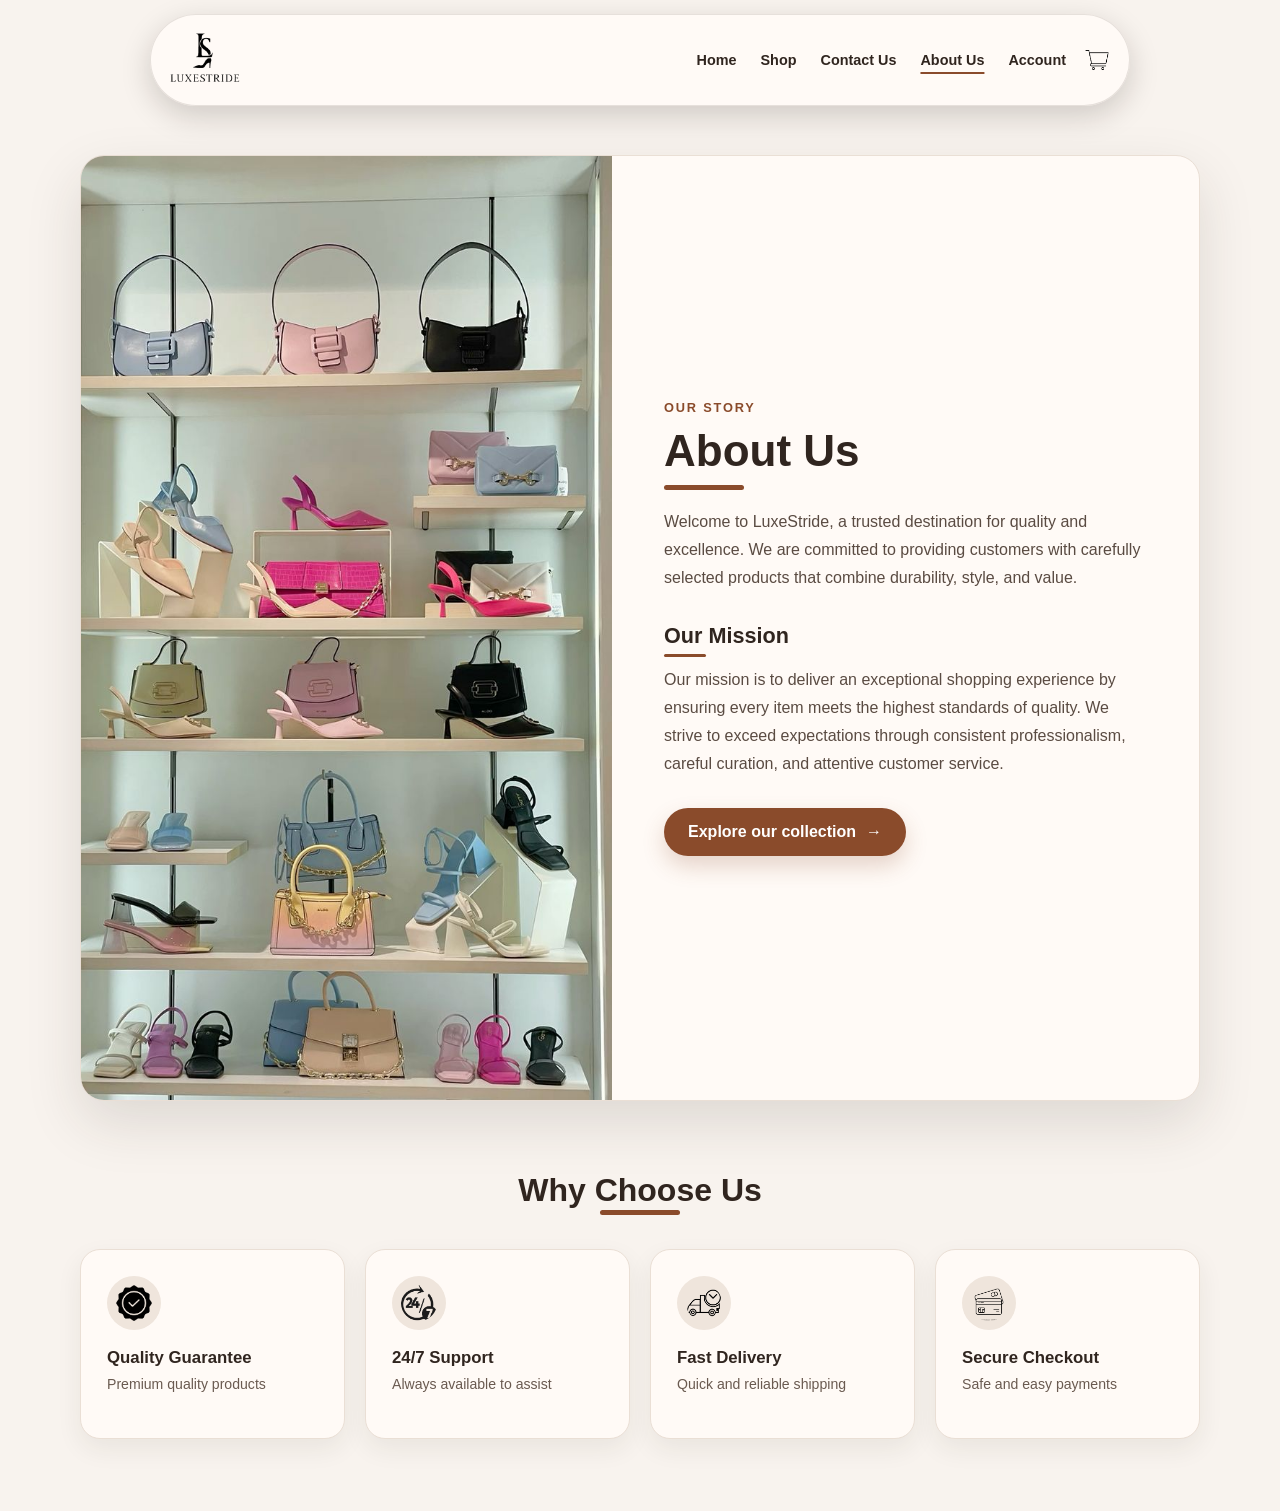
==== commit 0b5c2da7: "Did the responsive design" ====
--- a/about.html
+++ b/about.html
@@ -22,7 +22,9 @@
                         <li><a href="account.html">Account</a></li>
                     </ul>
                     <img src="images/cart-removebg-preview.png" class="cart-icon" alt="">
-                    <img src="images/menu-icon.png" class="menu-icon" alt="">
+                    <button class="menu-toggle" type="button" aria-label="Open navigation menu" aria-expanded="false">
+                        <img src="images/menu-icon.png" class="menu-icon" alt="">
+                    </button>
                 </nav>
             </div>
         </div>
@@ -34,11 +36,14 @@
                 <img src="./images/shop 1.jpeg" alt="LuxeStride's curated footwear collection">
             </div>
             <div class="about-text">
+                <p class="about-eyebrow">Our story</p>
                 <h1 class="about-heading" id="about-heading">About Us</h1>
                 <p class="about-lead">Welcome to LuxeStride, a trusted destination for quality and excellence. We are committed to providing customers with carefully selected products that combine durability, style, and value.</p>
 
                 <h2 class="about-mission">Our Mission</h2>
                 <p class="about-lead">Our mission is to deliver an exceptional shopping experience by ensuring every item meets the highest standards of quality. We strive to exceed expectations through consistent professionalism, careful curation, and attentive customer service.</p>
+
+                <a class="about-cta" href="shop.html">Explore our collection <span aria-hidden="true">&rarr;</span></a>
             </div>
         </section>
 
@@ -63,14 +68,6 @@
         </section>
     </main>
 
-    <script>
-        const headerNav = document.querySelector(".header .nav-bar");
-        const updateHeaderNav = () => {
-            headerNav.classList.toggle("is-scrolled", window.scrollY > 48);
-        };
-
-        window.addEventListener("scroll", updateHeaderNav, { passive: true });
-        updateHeaderNav();
-    </script>
+    <script src="script.js"></script>
 </body>
 </html>
--- a/style.css
+++ b/style.css
@@ -9,14 +9,17 @@
 :root{
     --brand-accent: #8a4b2b;
     --brand-accent-hover: #563434;
-    --brand-ink: #30251f;
-    --brand-page: #f8f3ee;
-    --brand-surface: #fffaf6;
-    --brand-sand: #c7ad95;
-}
-body{
-   font-family: "Poppins", sans-serif;
-}
+    --brand-ink: #F5F0EB;
+    --brand-page: #f8f3ee;
+    --brand-surface: #fffaf6;
+    --brand-sand: #c7ad95;
+    --card-ink: #30251f;
+    --card-image: #f3ebe4;
+}
+body{
+   font-family: "Poppins", sans-serif;
+   overflow-x: hidden;
+}
 
 .nav-bar{
     display: flex;
@@ -98,7 +101,7 @@
     background-size: cover, contain;
     background-repeat: no-repeat;
     background-position: right center;
-    background-attachment: fixed;
+    background-attachment: scroll;
 }
 .header .content{
     min-height: 100vh;
@@ -176,18 +179,18 @@
     background: transparent;
     backdrop-filter: none;
 }
-.header .nav-bar.is-scrolled nav a{
-    color: var(--brand-ink);
+.header .nav-bar.is-scrolled nav a{
+    color: var(--card-ink);
     text-shadow: none;
 }
-.header .nav-bar.is-scrolled nav a.current{
-    color: var(--brand-ink);
+.header .nav-bar.is-scrolled nav a.current{
+    color: var(--card-ink);
     text-decoration-color: var(--brand-accent);
 }
 .header .nav-bar.is-scrolled nav a:hover,
 .header .nav-bar.is-scrolled nav a:focus-visible{
     background: #eee0d5;
-    color: var(--brand-ink);
+    color: var(--card-ink);
 }
 .header .nav-bar.is-scrolled nav a:focus-visible{
     outline-color: #6c4934;
@@ -215,15 +218,31 @@
     filter: brightness(0) invert(1);
     transition: filter 220ms ease;
 }
-.header .menu-icon{
+.header .menu-icon{
     width: 30px;
     height: 30px;
     margin-left: 0;
     padding: 5px;
     object-fit: contain;
     filter: brightness(0) invert(1);
-    transition: filter 220ms ease;
-}
+    transition: filter 220ms ease;
+}
+.menu-toggle{
+    display: none;
+    align-items: center;
+    justify-content: center;
+    flex: 0 0 44px;
+    width: 44px;
+    height: 44px;
+    padding: 0;
+    border-radius: 50%;
+    background: transparent;
+    cursor: pointer;
+}
+.menu-toggle:focus-visible{
+    outline: 2px solid var(--brand-accent);
+    outline-offset: 2px;
+}
 .header .nav-bar.is-scrolled .cart-icon,
 .header .nav-bar.is-scrolled .menu-icon{
     filter: none;
@@ -254,19 +273,19 @@
     background: transparent;
     backdrop-filter: none;
 }
-.shop-header nav a{
-    color: var(--brand-ink);
+.shop-header nav a{
+    color: var(--card-ink);
     text-shadow: none;
 }
 .header.shop-header .nav-bar nav a.current,
 .header.shop-header .nav-bar.is-scrolled nav a.current{
-    color: var(--brand-ink);
+    color: var(--card-ink);
     text-decoration-color: var(--brand-accent);
 }
 .shop-header nav a:hover,
 .shop-header nav a:focus-visible{
     background: #eee0d5;
-    color: var(--brand-ink);
+    color: var(--card-ink);
 }
 .shop-header nav a:focus-visible{
     outline-color: #6c4934;
@@ -372,15 +391,12 @@
 /* .header .row{
     margin-top: 10px;
 } */
-.categories{
-    margin: 70px 0;
-}
-.col-3{
+.col-3{
     flex: 30%;
     min-width: 250px;
     margin-bottom:30px ;
 }
-.col-3 img{
+.col-3 img{
     width: 100%;
     height:400px;
     margin: 10px;
@@ -388,23 +404,49 @@
     object-fit: cover;
     
 }
-.small-container{
-    max-width: 1080px;
-    margin: auto;
-    padding-left: 25px;
-    padding-right: 25px;
-}
-.col-4{
-    flex-basis: 25%;
-    padding: 10px;
-    min-width: 200px;
-    margin-bottom: 50px;
-    transition: transform 0.5s;
-    
+.small-container{
+    max-width: 1080px;
+    margin: auto;
+    padding-left: 25px;
+    padding-right: 25px;
+}
+.featured-section{
+    padding-top: 64px;
+}
+.product-grid{
+    display: grid;
+    grid-template-columns: repeat(4, minmax(0, 1fr));
+    gap: 26px;
+    align-items: stretch;
+    margin-bottom: 54px;
+}
+.col-4{
+    position: relative;
+    display: flex;
+    min-width: 0;
+    min-height: 380px;
+    flex-direction: column;
+    padding: 10px 10px 66px;
+    border: 1px solid rgba(138, 75, 43, 0.08);
+    border-radius: 22px;
+    background: var(--brand-surface);
+    box-shadow: 0 14px 32px rgba(48, 37, 31, 0.13);
+    transition: transform 0.3s ease, box-shadow 0.3s ease;
 }
 .col-4 img{
     width: 100%;
-    height: 300px;
+    height: 230px;
+    padding: 10px;
+    border-radius: 16px;
+    background: var(--card-image);
+    object-fit: contain;
+}
+.col-4 h4{
+    margin: 14px 4px 0;
+    color: var(--card-ink);
+    font-size: 1rem;
+    font-weight: 700;
+    text-transform: capitalize;
 }
 .title{
     text-align: center;
@@ -429,19 +471,56 @@
     font-weight: normal;
 }
 .col-4 p{
-    font-size: 14px;
+    margin: 8px 4px 4px;
+    color: var(--card-ink);
+    font-size: 0.95rem;
+    font-weight: 700;
+    font-variant-numeric: tabular-nums;
+}
+.col-4 .rating{
+    margin: 8px 4px 0;
+}
+.col-4 .rating .fa{
+    color: var(--brand-accent);
 }
 .rating .fa{
     color: var(--brand-accent);
 } 
 .col-4:hover{
-    transform: translateY(-5px);
-}
+    transform: translateY(-6px);
+    box-shadow: 0 20px 42px rgba(48, 37, 31, 0.18);
+}
+.product-cart{
+    position: absolute;
+    right: 14px;
+    bottom: 14px;
+    display: grid;
+    width: 46px;
+    height: 46px;
+    place-items: center;
+    border: 0;
+    border-radius: 50%;
+    background: var(--brand-accent);
+    color: #fff;
+    cursor: pointer;
+    font-size: 1.05rem;
+    box-shadow: 0 8px 18px rgba(138, 75, 43, 0.25);
+    transition: background-color 180ms ease, box-shadow 180ms ease;
+}
+.product-cart:hover{
+    background: var(--brand-accent-hover);
+    box-shadow: 0 10px 22px rgba(86, 52, 52, 0.28);
+}
+.product-cart:focus-visible{
+    outline: 3px solid rgba(138, 75, 43, 0.32);
+    outline-offset: 3px;
+}
 
 /* ------offer------- */
 .offer{
+    max-width: 1080px;
     background: radial-gradient(var(--brand-surface), var(--brand-sand));
-    margin-top: 80px;
+    margin: 80px auto 0;
     padding: 30px 0;
 }
 .col-2 .offer-img{
@@ -456,25 +535,49 @@
 }
 
 /* -----testimonial------- */
-.testimonial{
-    padding-top: 100px;
-}
-.testimonial .col-3{
-    text-align: center;
-    padding: 40px 20px;
-    box-shadow: 0 0 20px 0px rgba(146, 141, 141, 0.1);
-    cursor: pointer;
-    transition: transform 0.5s;
-}
-.testimonial .col-3 img{
-    width: 100px;
-    height: 100px;
-    margin-top: 20px;
-    border-radius: 50%;
-}
-.testimonial .col-3:hover{
-    transform: translateY(-10px);
-}
+.testimonial{
+    padding-top: 100px;
+}
+.testimonial .row{
+    display: grid;
+    grid-template-columns: repeat(3, minmax(0, 1fr));
+    gap: 28px;
+    align-items: stretch;
+}
+.testimonial .col-3{
+    display: flex;
+    height: 100%;
+    min-width: 0;
+    margin: 0;
+    flex-direction: column;
+    align-items: center;
+    text-align: center;
+    padding: 40px 20px;
+    border: 1px solid rgba(138, 75, 43, 0.12);
+    border-radius: 20px;
+    background: var(--brand-surface);
+    box-shadow: 0 10px 26px rgba(48, 37, 31, 0.08);
+    cursor: pointer;
+    transition: transform 260ms ease, border-color 260ms ease, box-shadow 260ms ease;
+}
+.testimonial .col-3 img{
+    width: 100px;
+    height: 100px;
+    margin: 20px 0 0;
+    padding: 0;
+    border-radius: 50%;
+    object-fit: cover;
+}
+.testimonial .col-3 .rating{
+    margin-top: auto;
+}
+.testimonial .col-3:hover{
+    transform: translateY(-8px);
+    border-color: var(--brand-accent);
+    box-shadow: 0 18px 38px rgba(48, 37, 31, 0.16),
+                0 0 0 3px rgba(138, 75, 43, 0.16),
+                0 0 24px rgba(138, 75, 43, 0.28);
+}
 .fa.fa-quote-left{
     font-size: 34px;
     color: var(--brand-accent);
@@ -506,82 +609,95 @@
 .col-5 img:hover{
     filter: grayscale(0);
 }
-/* ----Footer------ */
-.footer{
-    background: #111;
-    color: #fff;
-    font-size: 14px;
-     padding: 40px 20px;  
-}
-.footer-container{
-    display: flex;
-    justify-content: space-between;
-    flex-wrap: wrap;
-    max-width: 1200px;
-    margin: auto;
-}
-.footer-col{
-    flex: 1;
-    min-width: 200px;
-    margin: 10px;
-}
-.footer p{
-    color: #fff;
-}
-.footer h3{
-    color: #fff;
-    margin-bottom: 20px;
-}
-
-.footer-col-1, .footer-col-2, .footer-col-3, .footer-col-4{
-    min-width: 250px;
-    margin-bottom: 20px;
-}
-.footer-col-1{
-    flex-basis: 30%;
-    padding-left: 20px;
-}
-.footer-col-2{
-    flex: 1;
-    text-align: center;
-}
-.footer-col-2 img{
-    width: 180px;
-    margin-bottom: 20px;
-}
-
-.footer-col-3, .footer-col-4{
-    flex-basis: 12%;
-    text-align: center;
-}
-ul{
-    list-style-type: none;
-}
-.app-logo{
-    margin-top: 20px;
-}
-.app-logo img{
-    width: 140px;
-}
-.socials{
-    margin-right: 10px;
-    font-size: 16px;
-    color:#fff ;
-    text-decoration: none;
-}
-.footer hr{
-    border: none;
-    border-top: 1px solid #fff;
-    height: 1px;
-    background:#fff;
-    margin: 20px 0;
-}
-.copyright{
-    text-align: center;
-}
-.menu-icon{
-    width: 28px;
-    margin-left: 20px;
+/* ----Footer------ */
+.footer{
+    max-width: 1080px;
+    margin: 0 auto;
+    background: #2f211c;
+    color: var(--brand-page);
+    font-size: 0.95rem;
+    padding: 64px 24px 24px;
+}
+.footer-container{
+    max-width: 1200px;
+    margin: auto;
+}
+.footer-container .row{
+    display: grid;
+    grid-template-columns: repeat(3, minmax(0, 1fr));
+    gap: 48px;
+    align-items: start;
+}
+.footer p{
+    max-width: 34ch;
+    color: rgba(248, 243, 238, 0.78);
+    line-height: 1.75;
+}
+.footer h3{
+    position: relative;
+    margin-bottom: 24px;
+    color: var(--brand-page);
+    font-size: 1.05rem;
+    letter-spacing: 0.02em;
+}
+.footer h3::after{
+    content: "";
+    position: absolute;
+    left: 0;
+    bottom: -10px;
+    width: 38px;
+    height: 2px;
+    border-radius: 999px;
+    background: var(--brand-sand);
+}
+.footer-col-1,
+.footer-col-2,
+.footer-col-3{
+    min-width: 0;
+    margin: 0;
+    padding: 0;
+    text-align: left;
+}
+.footer li + li{
+    margin-top: 10px;
+}
+.footer a{
+    display: inline-block;
+    color: rgba(248, 243, 238, 0.78);
+    transition: color 180ms ease;
+}
+.footer a:hover{
+    color: var(--brand-sand);
+}
+.footer a:focus-visible{
+    color: var(--brand-sand);
+    outline: 2px solid var(--brand-sand);
+    outline-offset: 4px;
+    border-radius: 3px;
+}
+.socials{
+    margin: 0;
+    font-size: inherit;
+}
+.footer-bottom{
+    max-width: 1200px;
+    margin: 48px auto 0;
+    padding-top: 20px;
+    border-top: 1px solid rgba(248, 243, 238, 0.18);
+}
+.footer-bottom p{
+    max-width: none;
+    margin: 0;
+    text-align: center;
+    color: rgba(248, 243, 238, 0.62);
+    font-size: 0.85rem;
+}
+ul{
+    list-style-type: none;
+}
+.menu-icon{
+    width: 28px;
+    margin-left: 0;
     
 }
 /* -----media query for menu ----- */
@@ -592,28 +708,37 @@
 .shop-grid{
      display: grid;
      grid-template-columns: repeat(auto-fit,minmax(220px,1fr));
-     gap: 20px;
+     gap: 26px;
+     margin-bottom: 32px;
     
 }
-.shop-product{
-background: #fff;
- border: 1px solid #ddd;
-border-radius: 10px; 
-padding: 10px;
-margin: 20px;
-height: 350px;
-justify-content: space-between;
-align-items: center;
-text-align: center;
-min-height: 350px;
-
+.shop-product{
+    position: relative;
+    display: flex;
+    flex-direction: column;
+    align-items: stretch;
+    justify-content: space-between;
+    min-height: 390px;
+    margin: 0;
+    padding: 10px 10px 66px;
+    border: 1px solid rgba(138, 75, 43, 0.08);
+    border-radius: 22px;
+    background: var(--brand-surface);
+    box-shadow: 0 14px 32px rgba(48, 37, 31, 0.13);
+    text-align: left;
+    transition: transform 0.3s ease, box-shadow 0.3s ease;
+}
+.shop-product:hover{
+    transform: translateY(-6px);
+    box-shadow: 0 20px 42px rgba(48, 37, 31, 0.18);
 }
 .shop-product img{
-    max-width: 100%;
-    height: 200px;
+    width: 100%;
+    height: 220px;
     padding: 10px;
-    border-radius: 8px;
-   
+    border-radius: 16px;
+    background: var(--card-image);
+    object-fit: contain;
 }
 .shop-title{
  text-align: center;
@@ -635,46 +760,85 @@
     left: 50%;
     transform: translateX(-50%);
 }
-.shop-des{
-text-align: center;
-padding: 5px;
-}
-.shop-name{
-    text-align: center;
-}
-.shop-btn{
-     display: inline-block;
-    background: var(--brand-accent);
-    color: white;
-    justify-content: center;
-    padding: 8px 30px;
-    margin: 20px 0;
-    cursor: pointer;
-    border-radius: 30px;
-    transition: background 0.5s;
-
-}
-.shop-btn:hover{
-    background: var(--brand-accent-hover);
-}
+.shop-des{
+    margin: 14px 4px 0;
+    padding: 0;
+    text-align: left;
+    color: var(--card-ink);
+    font-size: 1rem;
+    font-weight: 700;
+}
+.shop-rating{
+    margin: 8px 4px 0;
+    color: var(--brand-accent);
+    font-size: 0.95rem;
+    letter-spacing: 2px;
+    line-height: 1;
+}
+.shop-name{
+    margin: 8px 4px 4px;
+    text-align: left;
+    color: var(--card-ink);
+    font-weight: 700;
+    font-variant-numeric: tabular-nums;
+}
+.shop-btn{
+    position: absolute;
+    right: 14px;
+    bottom: 14px;
+    display: grid;
+    place-items: center;
+    background: var(--brand-accent);
+    color: white;
+    width: 46px;
+    height: 46px;
+    padding: 0;
+    margin: 0;
+    cursor: pointer;
+    border-radius: 50%;
+    font-size: 0;
+    box-shadow: 0 8px 18px rgba(138, 75, 43, 0.25);
+    transition: background-color 180ms ease, box-shadow 180ms ease;
+
+}
+.shop-btn::before{
+    content: "\f07a";
+    font-family: FontAwesome;
+    font-size: 1.05rem;
+}
+.shop-btn:hover{
+    background: var(--brand-accent-hover);
+    box-shadow: 0 10px 22px rgba(86, 52, 52, 0.28);
+}
+.shop-btn:focus-visible{
+    outline: 3px solid rgba(138, 75, 43, 0.32);
+    outline-offset: 3px;
+}
 /* -------About section ----- */
 .about-page{
     background: var(--brand-page);
 }
-.about-section{
-    min-height: 100vh;
-    padding: 145px 25px 60px;
-    background: var(--brand-page);
-}
-
-.about-heading{
-    text-align: left;
-    font-size: clamp(2rem, 4vw, 2.75rem);
-    margin: 0 0 22px;
-    position: relative;
-    line-height: 1.2;
-    color: var(--brand-ink);
-}
+.about-section{
+    min-height: 100vh;
+    padding: 155px 25px 72px;
+    background: var(--brand-page);
+}
+.about-eyebrow{
+    margin-bottom: 10px;
+    color: var(--brand-accent);
+    font-size: 0.8rem;
+    font-weight: 700;
+    letter-spacing: 0.14em;
+    text-transform: uppercase;
+}
+.about-heading{
+    text-align: left;
+    font-size: clamp(2rem, 4vw, 2.75rem);
+    margin: 0 0 30px;
+    position: relative;
+    line-height: 1.2;
+    color: var(--card-ink);
+}
 
 .about-heading::after{
     content: "";
@@ -683,17 +847,17 @@
     height: 5px;
     border-radius: 5px;
     position: absolute;
-    bottom: 0;
-    left: 0;
-}
-.about-mission{
-    text-align: left;
-    font-size: 1.35rem;
-    margin: 24px 0 10px;
-    position: relative;
-    line-height: 1.3;
-    color: var(--brand-ink);
-}
+    bottom: -12px;
+    left: 0;
+}
+.about-mission{
+    text-align: left;
+    font-size: 1.35rem;
+    margin: 30px 0 16px;
+    position: relative;
+    line-height: 1.3;
+    color: var(--card-ink);
+}
 .about-mission::after{
      content: "";
     background: var(--brand-accent);
@@ -704,42 +868,77 @@
     bottom: -7px;
     left: 0;
 }
-.about-lead{
-    font-size: 1rem;
-    font-weight: 400;
-    line-height: 1.8;
-    margin: 0;
-    color: #5a4b42;
-}
-.about-container{
-    display: grid;
-    grid-template-columns: minmax(280px, 0.9fr) minmax(0, 1.1fr);
-    align-items: center;
-    gap: 30px;
-    max-width: 1120px;
-    margin: 0 auto;
-    padding: 20px;
-    overflow: hidden;
-    border: 1px solid #eadfd5;
-    border-radius: 22px;
-    background: var(--brand-surface);
-    box-shadow: 0 12px 30px rgba(48, 37, 31, 0.08);
-}
-.about-image img{
-    display: block;
-    width: 100%;
-    height: 440px;
-    border-radius: 14px;
-    object-fit: cover;
-}
-.sub{
-    text-align: center;
-    font-size: 1.5rem;
-    margin: 42px auto 24px;
-    position: relative;
-    line-height: 50px;
-    color: #555;
-}
+.about-lead{
+    font-size: 1rem;
+    font-weight: 400;
+    line-height: 1.75;
+    margin: 0;
+    color: #5a4b42;
+}
+.about-container{
+    display: grid;
+    grid-template-columns: minmax(300px, 0.95fr) minmax(0, 1.05fr);
+    align-items: stretch;
+    gap: 0;
+    max-width: 1120px;
+    margin: 0 auto;
+    padding: 0;
+    overflow: hidden;
+    border: 1px solid #eadfd5;
+    border-radius: 24px;
+    background: var(--brand-surface);
+    box-shadow: 0 22px 55px rgba(48, 37, 31, 0.13);
+}
+.about-image{
+    min-height: 520px;
+    background: var(--card-image);
+}
+.about-image img{
+    display: block;
+    width: 100%;
+    height: 100%;
+    min-height: 520px;
+    border-radius: 0;
+    object-fit: cover;
+}
+.about-text{
+    display: flex;
+    flex-direction: column;
+    justify-content: center;
+    padding: 52px;
+}
+.about-cta{
+    display: inline-flex;
+    align-items: center;
+    justify-content: center;
+    align-self: flex-start;
+    gap: 10px;
+    min-height: 48px;
+    margin-top: 30px;
+    padding: 12px 24px;
+    border-radius: 999px;
+    background: var(--brand-accent);
+    color: #fff;
+    font-weight: 600;
+    box-shadow: 0 10px 22px rgba(138, 75, 43, 0.22);
+    transition: background-color 180ms ease, box-shadow 180ms ease;
+}
+.about-cta:hover{
+    background: var(--brand-accent-hover);
+    box-shadow: 0 12px 26px rgba(86, 52, 52, 0.27);
+}
+.about-cta:focus-visible{
+    outline: 3px solid rgba(138, 75, 43, 0.3);
+    outline-offset: 3px;
+}
+.sub{
+    text-align: center;
+    font-size: clamp(1.55rem, 3vw, 2rem);
+    margin: 64px auto 34px;
+    position: relative;
+    line-height: 50px;
+    color: var(--card-ink);
+}
 .sub::after{
      content: "";
     background: var(--brand-accent);
@@ -751,41 +950,50 @@
     left: 50%;
     transform: translateX(-50%);
 }
-.label{
-    display: grid;
-    grid-template-columns: repeat(4, minmax(0, 1fr));
-    gap: 16px;
-    max-width: 1120px;
-    margin: 0 auto;
-}
-.quality{
-    display: flex;
-    align-items: center;
-    justify-content: space-between;
-    gap: 14px;
-    min-height: 108px;
-    padding: 18px;
-    border: 1px solid #eadfd5;
-    border-radius: 16px;
-    background: var(--brand-surface);
-    box-shadow: 0 6px 18px rgba(48, 37, 31, 0.05);
-}
-.quality h3{
-    margin-bottom: 6px;
-    color: var(--brand-ink);
-    font-size: 1rem;
-}
+.label{
+    display: grid;
+    grid-template-columns: repeat(4, minmax(0, 1fr));
+    gap: 20px;
+    max-width: 1120px;
+    margin: 0 auto;
+}
+.quality{
+    display: flex;
+    flex-direction: column-reverse;
+    align-items: flex-start;
+    justify-content: flex-end;
+    gap: 18px;
+    min-height: 190px;
+    padding: 26px;
+    border: 1px solid #eadfd5;
+    border-radius: 20px;
+    background: var(--brand-surface);
+    box-shadow: 0 10px 26px rgba(48, 37, 31, 0.07);
+    transition: border-color 180ms ease, box-shadow 180ms ease;
+}
+.quality:hover{
+    border-color: rgba(138, 75, 43, 0.34);
+    box-shadow: 0 15px 34px rgba(48, 37, 31, 0.11), 0 0 0 3px rgba(138, 75, 43, 0.06);
+}
+.quality h3{
+    margin-bottom: 6px;
+    color: var(--card-ink);
+    font-size: 1.05rem;
+}
 .quality p{
     color: #6a5a50;
     font-size: 0.88rem;
     line-height: 1.5;
 }
-.quality img{
-    flex: 0 0 42px;
-    width: 42px;
-    height: 42px;
-    object-fit: contain;
-}
+.quality img{
+    flex: 0 0 54px;
+    width: 54px;
+    height: 54px;
+    padding: 9px;
+    border-radius: 50%;
+    background: #efe5dc;
+    object-fit: contain;
+}
 /* ----contact us------ */
 .contact-page{
     background: var(--brand-page);
@@ -795,89 +1003,128 @@
     padding: 150px 25px 60px;
     background: transparent;
 }
-.contact-content{
-    max-width: 1000px;
-    margin: 0 auto;
-}
-.contact-layout{
-    display: grid;
-    grid-template-columns: minmax(0, 1.2fr) minmax(240px, 0.8fr);
-    gap: 24px;
-    align-items: start;
-}
-.contact-info{
-    margin: 0;
-    padding: 28px;
-    border: 1px solid #eadfd5;
-    border-radius: 18px;
-    background: #efe5dc;
-    color: var(--brand-ink);
-    text-align: left;
-}
-.contact-info h2{
-    margin-bottom: 22px;
-    font-size: 1.25rem;
-}
-.contact-info p{
-    margin-bottom: 18px;
-    color: #493b33;
-    line-height: 1.6;
-}
-.contact-info p:last-child{
-    margin-bottom: 0;
-}
-.contact-form label{
-    margin: 0;
-    color: var(--brand-ink);
-    font-size: 0.95rem;
-    font-weight: 600;
-}
-.contact-form input,
-.contact-form textarea{
-    width: 100%;
-    margin: 7px 0 16px;
-    padding: 12px 14px;
-    border: 1px solid #d9cbbf;
-    border-radius: 8px;
-    background: #fff;
-    color: var(--brand-ink);
-    font: inherit;
-}
-.contact-form textarea{
-    min-height: 140px;
-    resize: vertical;
-}
-.contact-form input:focus,
-.contact-form textarea:focus{
-    outline: 3px solid rgba(167, 107, 59, 0.2);
-    border-color: var(--brand-accent);
-}
-.contact-form{
-    display: flex;
-    flex-direction: column;
-    max-width: none;
-    margin: 0;
-    padding: 28px;
-    border: 1px solid #eadfd5;
-    border-radius: 18px;
-    background: var(--brand-surface);
-    box-shadow: 0 12px 30px rgba(48, 37, 31, 0.08);
-}
-.btn-form{
-    display: inline-block;
-    background: var(--brand-accent);
-    color: white;
-    padding: 8px 30px;
-    margin: 4px 0 0;
-    align-self: flex-start;
-    border-radius: 30px;
-    transition: background 0.5s;
-    cursor: pointer;
-}
-.btn-form:hover{
-     background: var(--brand-accent-hover);
-
-}
+.contact-content{
+    max-width: 1040px;
+    margin: 0 auto;
+}
+.contact-layout{
+    display: grid;
+    grid-template-columns: minmax(0, 1.25fr) minmax(270px, 0.75fr);
+    gap: 0;
+    align-items: stretch;
+    overflow: hidden;
+    border-radius: 24px;
+    background: var(--brand-surface);
+    box-shadow: 0 22px 55px rgba(48, 37, 31, 0.14);
+}
+.contact-info{
+    margin: 0;
+    padding: 48px 36px;
+    border: 0;
+    border-radius: 0;
+    background: #3a2922;
+    color: var(--brand-page);
+    text-align: left;
+}
+.contact-info h2{
+    margin-bottom: 30px;
+    color: var(--brand-page);
+    font-size: 1.35rem;
+}
+.contact-info p{
+    margin-bottom: 24px;
+    color: rgba(248, 243, 238, 0.8);
+    line-height: 1.7;
+}
+.contact-info strong{
+    color: var(--brand-sand);
+    font-size: 0.82rem;
+    letter-spacing: 0.08em;
+    text-transform: uppercase;
+}
+.contact-info p:last-child{
+    margin-bottom: 0;
+}
+.contact-form-heading{
+    margin-bottom: 28px;
+}
+.contact-form-heading h2{
+    margin-bottom: 8px;
+    color: var(--card-ink);
+    font-size: clamp(1.65rem, 3vw, 2.15rem);
+    line-height: 1.25;
+}
+.contact-form-heading p{
+    max-width: 48ch;
+    color: #6a5a50;
+    line-height: 1.6;
+}
+.contact-form label{
+    margin: 0 0 8px;
+    color: var(--card-ink);
+    font-size: 0.9rem;
+    font-weight: 600;
+}
+.contact-form input,
+.contact-form textarea{
+    width: 100%;
+    margin: 0 0 20px;
+    padding: 15px 18px;
+    border: 1px solid #cfc1b6;
+    border-radius: 999px;
+    background: #fff;
+    color: var(--card-ink);
+    font: inherit;
+    transition: border-color 180ms ease, box-shadow 180ms ease;
+}
+.contact-form input::placeholder,
+.contact-form textarea::placeholder{
+    color: #8d8179;
+}
+.contact-form textarea{
+    min-height: 140px;
+    border-radius: 22px;
+    resize: vertical;
+}
+.contact-form input:focus,
+.contact-form textarea:focus{
+    outline: none;
+    border-color: var(--brand-accent);
+    box-shadow: 0 0 0 4px rgba(138, 75, 43, 0.14);
+}
+.contact-form{
+    display: flex;
+    flex-direction: column;
+    max-width: none;
+    margin: 0;
+    padding: 48px;
+    border: 0;
+    border-radius: 0;
+    background: var(--brand-surface);
+    box-shadow: none;
+}
+.btn-form{
+    display: block;
+    width: 100%;
+    background: var(--brand-accent);
+    color: white;
+    padding: 14px 30px;
+    margin: 2px 0 0;
+    border-radius: 999px;
+    box-shadow: 0 10px 22px rgba(138, 75, 43, 0.24);
+    transition: background-color 180ms ease, box-shadow 180ms ease;
+    cursor: pointer;
+    font: inherit;
+    font-weight: 600;
+}
+.btn-form:hover{
+    background: var(--brand-accent-hover);
+    box-shadow: 0 12px 26px rgba(86, 52, 52, 0.28);
+}
+.btn-form:focus-visible{
+    outline: 3px solid rgba(138, 75, 43, 0.3);
+    outline-offset: 3px;
+}
 .contact-us{
     text-align: center;
     font-size: clamp(2rem, 4vw, 2.75rem);
@@ -897,152 +1144,534 @@
     left: 50%;
     transform: translateX(-50%);
 }
-.contact-us-p{
-    text-align: center;
-    margin-bottom: 30px;
-}
+.contact-us-p{
+    text-align: center;
+    margin-bottom: 36px;
+    color: #6a5a50;
+}
 /* -----account section---- */
 .account-page{
     background: var(--brand-page);
 }
-.account{
-    display: flex;
-    justify-content: center;
-    align-items: center;
-    min-height: 100vh;
-    padding: 145px 20px 50px;
-}
-.account-logo{
-    display: flex;
-    justify-content: center;
-    margin-bottom: 18px;
-}
-.account-logo img{
-    display: block;
-    width: 72px;
-    height: auto;
-    object-fit: contain;
-}
-.form-container{
-    padding: 32px;
-    border: 1px solid #eadfd5;
-    border-radius: 20px;
-    background: var(--brand-surface);
-    box-shadow: 0 12px 30px rgba(48, 37, 31, 0.08);
-    width: 100%;
-    max-width: 430px;
-}
-.form-container h1{
-    margin-bottom: 10px;
-    color: var(--brand-ink);
-    text-align: center;
-    font-size: 1.6rem;
-}
-.form-container p{
-    margin-bottom: 22px;
-    color: #6a5a50;
-    line-height: 1.6;
-    text-align: center;
-}
-.form-container label{
-    display: block;
-    margin-bottom: 8px;
-    color: var(--brand-ink);
-    font-weight: 600;
-}
-.form-container input{
-    width: 100%;
-    padding: 12px 14px;
-    margin-bottom: 18px;
-    border: 1px solid #d9cbbf;
-    border-radius: 8px;
-    background: #fff;
-    color: var(--brand-ink);
-    font: inherit;
-    transition: border-color 180ms ease, box-shadow 180ms ease;
-}
-.form-container input:focus{
-    outline: 3px solid rgba(167, 107, 59, 0.2);
-    border-color: var(--brand-accent);
-}
-.btn-login{
-    width: 100%;
-    padding: 13px;
-    background: var(--brand-accent);
-    color: #fff;
-    border-radius: 8px;
-    cursor: pointer;
-    font: inherit;
-    font-weight: 600;
-    transition: background 180ms ease, transform 180ms ease;
-}
-.btn-login:hover{ background: var(--brand-accent-hover); }
-.btn-1{
-    width: 100%;
-    padding: 12px;
-    margin-top: 12px;
-    background: var(--brand-ink);
-    color: #fff;
-    border-radius: 8px;
-    cursor: pointer;
-    font: inherit;
-    font-weight: 500;
-}
-.btn-2{
-    width: 100%;
-    padding: 12px;
-    margin-top: 10px;
-    background: #efe5dc;
-    color: var(--brand-ink);
-    border-radius: 8px;
-    cursor: pointer;
-    font: inherit;
-    font-weight: 500;
-}
-.btn-1:hover,
-.btn-2:hover{
-    filter: brightness(0.95);
-}
-.form-container .signup-prompt{
-    margin: 22px 0 0;
-    font-size: 0.92rem;
-}
-.signup-prompt a{
-    color: #8a4b2b;
-    font-weight: 600;
-    text-decoration: underline;
-}
-@media (max-width: 700px){
-    .about-section{
-        padding: 180px 18px 40px;
-    }
-    .about-container{
-        grid-template-columns: 1fr;
-        gap: 20px;
-        padding: 16px;
-    }
-    .about-image img{
-        height: min(68vw, 360px);
-    }
-    .about-text{
-        padding: 4px 4px 10px;
-    }
-    .about-heading{
-        margin-bottom: 18px;
-    }
-    .label{
-        grid-template-columns: 1fr;
-    }
-    .account{
-        min-height: 100vh;
-        padding: 180px 18px 40px;
-    }
-    .form-container{
-        padding: 24px;
-    }
-}
-@media (min-width: 701px) and (max-width: 1000px){
-    .label{
-        grid-template-columns: repeat(2, minmax(0, 1fr));
-    }
-}
+.account{
+    display: flex;
+    justify-content: center;
+    align-items: center;
+    min-height: 100vh;
+    padding: 155px 20px 64px;
+    background: radial-gradient(circle at 50% 34%, #fffaf6 0, #f8f3ee 58%, #efe5dc 100%);
+}
+.account-logo{
+    display: flex;
+    justify-content: center;
+    margin-bottom: 14px;
+}
+.account-logo img{
+    display: block;
+    width: 66px;
+    height: auto;
+    object-fit: contain;
+}
+.account-eyebrow{
+    display: block;
+    margin-bottom: 8px;
+    color: var(--brand-accent);
+    text-align: center;
+    font-size: 0.78rem;
+    font-weight: 700;
+    letter-spacing: 0.14em;
+    text-transform: uppercase;
+}
+.form-container{
+    padding: 42px 46px;
+    border: 1px solid #eadfd5;
+    border-radius: 24px;
+    background: var(--brand-surface);
+    box-shadow: 0 24px 58px rgba(48, 37, 31, 0.14);
+    width: 100%;
+    max-width: 510px;
+}
+.form-container h1{
+    margin-bottom: 10px;
+    color: var(--card-ink);
+    text-align: center;
+    font-size: clamp(1.65rem, 4vw, 2rem);
+    line-height: 1.25;
+}
+.form-container p{
+    margin: 0 auto 28px;
+    max-width: 38ch;
+    color: #6a5a50;
+    line-height: 1.6;
+    text-align: center;
+}
+.form-container label{
+    display: block;
+    margin-bottom: 8px;
+    color: var(--card-ink);
+    font-size: 0.9rem;
+    font-weight: 600;
+}
+.form-container input{
+    width: 100%;
+    padding: 15px 18px;
+    margin-bottom: 20px;
+    border: 1px solid #cfc1b6;
+    border-radius: 999px;
+    background: #fff;
+    color: var(--card-ink);
+    font: inherit;
+    transition: border-color 180ms ease, box-shadow 180ms ease;
+}
+.form-container input::placeholder{
+    color: #8d8179;
+}
+.form-container input:focus{
+    outline: none;
+    border-color: var(--brand-accent);
+    box-shadow: 0 0 0 4px rgba(138, 75, 43, 0.14);
+}
+.btn-login{
+    width: 100%;
+    min-height: 48px;
+    padding: 13px 24px;
+    background: var(--brand-accent);
+    color: #fff;
+    border-radius: 999px;
+    box-shadow: 0 10px 22px rgba(138, 75, 43, 0.24);
+    cursor: pointer;
+    font: inherit;
+    font-weight: 600;
+    transition: background-color 180ms ease, box-shadow 180ms ease;
+}
+.btn-login:hover{
+    background: var(--brand-accent-hover);
+    box-shadow: 0 12px 26px rgba(86, 52, 52, 0.28);
+}
+.account-divider{
+    display: flex;
+    align-items: center;
+    gap: 14px;
+    margin: 26px 0 16px;
+    color: #8d8179;
+    font-size: 0.82rem;
+}
+.account-divider::before,
+.account-divider::after{
+    content: "";
+    flex: 1;
+    height: 1px;
+    background: #e3d8cf;
+}
+.account-divider span{
+    white-space: nowrap;
+}
+.btn-1{
+    width: 100%;
+    min-height: 48px;
+    padding: 12px 20px;
+    margin-top: 0;
+    background: #30251f;
+    color: #fff;
+    border-radius: 999px;
+    cursor: pointer;
+    font: inherit;
+    font-weight: 500;
+    transition: background-color 180ms ease;
+}
+.btn-2{
+    width: 100%;
+    min-height: 48px;
+    padding: 12px 20px;
+    margin-top: 12px;
+    border: 1px solid #cfc1b6;
+    background: #fff;
+    color: var(--card-ink);
+    border-radius: 999px;
+    cursor: pointer;
+    font: inherit;
+    font-weight: 500;
+    transition: background-color 180ms ease, border-color 180ms ease;
+}
+.btn-1:hover{
+    background: #17110f;
+}
+.btn-2:hover{
+    border-color: var(--brand-accent);
+    background: #f7efe8;
+}
+.btn-login:focus-visible,
+.btn-1:focus-visible,
+.btn-2:focus-visible{
+    outline: 3px solid rgba(138, 75, 43, 0.3);
+    outline-offset: 3px;
+}
+.form-container .signup-prompt{
+    margin: 26px 0 0;
+    font-size: 0.92rem;
+}
+.signup-prompt a{
+    color: var(--brand-accent);
+    font-weight: 600;
+    text-decoration: underline;
+    text-underline-offset: 3px;
+}
+.signup-prompt a:focus-visible{
+    outline: 2px solid rgba(138, 75, 43, 0.35);
+    outline-offset: 3px;
+}
+/* -----site-wide responsive layout----- */
+@media (max-width: 1000px){
+    .product-grid{
+        grid-template-columns: repeat(3, minmax(0, 1fr));
+        gap: 22px;
+    }
+    .footer{
+        width: calc(100% - 32px);
+    }
+}
+
+@media (max-width: 900px){
+    .header .nav-bar,
+    .header .nav-bar.is-scrolled,
+    .shop-header .nav-bar{
+        top: 8px;
+        width: calc(100% - 24px);
+        padding: 7px 10px;
+        border: 1px solid rgba(248, 243, 238, 0.24);
+        border-radius: 18px;
+        background: rgba(35, 25, 21, 0.86);
+        box-shadow: 0 10px 28px rgba(25, 17, 12, 0.2);
+        backdrop-filter: blur(12px);
+        flex-wrap: nowrap;
+    }
+    .header .nav-bar.is-scrolled,
+    .header.shop-header .nav-bar{
+        border-color: rgba(48, 37, 31, 0.12);
+        background: rgba(255, 250, 246, 0.98);
+    }
+    .header .logo img{
+        width: 62px;
+    }
+    .header nav{
+        position: static;
+        display: flex;
+        flex: 1 1 auto;
+        justify-content: flex-end;
+        order: initial;
+        margin-left: auto;
+        padding: 0;
+        border: 0;
+        border-radius: 0;
+        background: transparent;
+        backdrop-filter: none;
+    }
+    .header nav ul{
+        position: absolute;
+        top: calc(100% + 8px);
+        right: 0;
+        left: 0;
+        z-index: 2;
+        display: grid;
+        grid-template-columns: 1fr;
+        gap: 4px;
+        padding: 10px;
+        border: 1px solid rgba(48, 37, 31, 0.12);
+        border-radius: 18px;
+        background: rgba(255, 250, 246, 0.99);
+        box-shadow: 0 18px 38px rgba(25, 17, 12, 0.2);
+        opacity: 0;
+        visibility: hidden;
+        pointer-events: none;
+        transform: translateY(-8px);
+        transition: opacity 180ms ease, transform 180ms ease, visibility 180ms ease;
+    }
+    .header .nav-bar.menu-open nav ul{
+        opacity: 1;
+        visibility: visible;
+        pointer-events: auto;
+        transform: translateY(0);
+    }
+    .header nav ul li{
+        width: 100%;
+    }
+    .header nav a,
+    .header nav a.current,
+    .header .nav-bar.is-scrolled nav a,
+    .shop-header nav a{
+        width: 100%;
+        min-height: 44px;
+        padding: 11px 14px;
+        border-radius: 12px;
+        color: var(--card-ink);
+        text-align: left;
+        text-shadow: none;
+    }
+    .header nav a:hover,
+    .header nav a:focus-visible{
+        background: #eee0d5;
+        color: var(--card-ink);
+    }
+    .menu-toggle{
+        display: grid;
+        place-items: center;
+    }
+    .header nav .cart-icon{
+        width: 32px;
+        height: 32px;
+    }
+    .header .hero-copy{
+        max-width: 560px;
+        padding: 90px 0 0 2vw;
+    }
+    .product-grid,
+    .shop-grid{
+        grid-template-columns: repeat(2, minmax(0, 1fr));
+    }
+    .testimonial .row{
+        grid-template-columns: 1fr;
+        gap: 22px;
+    }
+    .testimonial .col-3{
+        max-width: 620px;
+        margin: 0 auto;
+    }
+    .about-section,
+    .contact,
+    .account{
+        padding-top: 118px;
+    }
+    .about-container,
+    .contact-layout{
+        grid-template-columns: 1fr;
+    }
+    .about-image,
+    .about-image img{
+        min-height: 380px;
+    }
+    .about-image img{
+        height: 52vw;
+        max-height: 520px;
+    }
+    .about-text{
+        padding: 42px;
+    }
+    .label{
+        grid-template-columns: repeat(2, minmax(0, 1fr));
+    }
+    .contact-layout{
+        max-width: 680px;
+        margin: 0 auto;
+    }
+    .contact-info{
+        display: grid;
+        grid-template-columns: repeat(3, minmax(0, 1fr));
+        gap: 18px;
+    }
+    .contact-info h2{
+        grid-column: 1 / -1;
+        margin-bottom: 4px;
+    }
+}
+
+@media (max-width: 760px){
+    .content,
+    .small-container{
+        padding-right: 18px;
+        padding-left: 18px;
+    }
+    .header{
+        min-height: 720px;
+        background-image: linear-gradient(90deg, rgba(18, 14, 13, 0.82) 0%, rgba(18, 14, 13, 0.62) 62%, rgba(18, 14, 13, 0.28) 100%), url("images/Elegant Boutique Rack and Confident Style.png");
+        background-position: 68% center;
+        background-size: cover, cover;
+    }
+    .header .content{
+        min-height: 720px;
+    }
+    .header .hero-copy{
+        justify-content: center;
+        max-width: 520px;
+        padding: 82px 0 20px;
+    }
+    .header .hero-copy h1{
+        font-size: clamp(2.35rem, 10vw, 3.6rem);
+        line-height: 1.08;
+    }
+    .header .hero-copy p{
+        font-size: 1rem;
+    }
+    .featured-section{
+        padding-top: 52px;
+    }
+    .title{
+        margin-bottom: 38px;
+        font-size: 1.55rem;
+    }
+    .product-grid,
+    .shop-grid{
+        gap: 18px;
+    }
+    .col-4,
+    .shop-product{
+        min-height: 350px;
+    }
+    .col-4 img,
+    .shop-product img{
+        height: 200px;
+    }
+    .offer{
+        width: calc(100% - 32px);
+        margin-top: 60px;
+        padding: 34px 0;
+        border-radius: 22px;
+    }
+    .offer .row{
+        display: grid;
+        grid-template-columns: 1fr;
+        gap: 4px;
+        text-align: center;
+    }
+    .offer .col-2{
+        min-width: 0;
+    }
+    .col-2 .offer-img{
+        width: min(100%, 430px);
+        margin: 0 auto;
+        padding: 18px;
+    }
+    .offer .col-2 h1{
+        font-size: clamp(2rem, 8vw, 2.8rem);
+        line-height: 1.2;
+    }
+    .testimonial{
+        padding-top: 72px;
+    }
+    .testimonial .col-3{
+        padding: 32px 22px;
+    }
+    .brands{
+        margin: 72px auto;
+    }
+    .brands .row{
+        display: grid;
+        grid-template-columns: repeat(3, minmax(0, 1fr));
+        gap: 12px;
+    }
+    .col-5{
+        width: 100%;
+        padding: 12px;
+    }
+    .footer{
+        width: calc(100% - 32px);
+        padding: 48px 22px 22px;
+    }
+    .footer-container .row{
+        grid-template-columns: 1fr;
+        gap: 34px;
+    }
+    .footer-bottom{
+        margin-top: 38px;
+    }
+    .shop-section{
+        padding: 112px 18px 40px;
+    }
+    .about-section,
+    .contact,
+    .account{
+        padding: 112px 18px 44px;
+    }
+    .about-image,
+    .about-image img{
+        min-height: 300px;
+    }
+    .about-image img{
+        height: min(76vw, 400px);
+    }
+    .about-text{
+        padding: 34px 24px 38px;
+    }
+    .about-heading{
+        margin-bottom: 30px;
+    }
+    .label{
+        grid-template-columns: 1fr;
+    }
+    .quality{
+        min-height: 160px;
+    }
+    .contact-layout{
+        border-radius: 20px;
+    }
+    .contact-form,
+    .contact-info{
+        padding: 32px 24px;
+    }
+    .contact-info{
+        display: block;
+    }
+    .form-container{
+        padding: 34px 28px;
+        border-radius: 20px;
+    }
+}
+
+@media (max-width: 520px){
+    .header .nav-bar,
+    .header .nav-bar.is-scrolled,
+    .shop-header .nav-bar{
+        width: calc(100% - 16px);
+    }
+    .header .logo img{
+        width: 56px;
+    }
+    .header nav{
+        gap: 2px;
+    }
+    .header nav .cart-icon{
+        width: 29px;
+        height: 29px;
+    }
+    .product-grid,
+    .shop-grid{
+        grid-template-columns: 1fr;
+    }
+    .col-4,
+    .shop-product{
+        width: 100%;
+        max-width: 380px;
+        margin: 0 auto;
+    }
+    .col-4 img,
+    .shop-product img{
+        height: 230px;
+    }
+    .brands .row{
+        grid-template-columns: repeat(2, minmax(0, 1fr));
+    }
+    .footer{
+        width: calc(100% - 20px);
+    }
+    .contact-us{
+        font-size: 2rem;
+    }
+    .contact-us-p{
+        margin-bottom: 28px;
+    }
+    .contact-form,
+    .contact-info,
+    .form-container{
+        padding: 28px 20px;
+    }
+    .contact-form input,
+    .contact-form textarea,
+    .form-container input{
+        font-size: 16px;
+    }
+    .account-divider{
+        gap: 9px;
+    }
+    .account-divider span{
+        font-size: 0.76rem;
+    }
+}
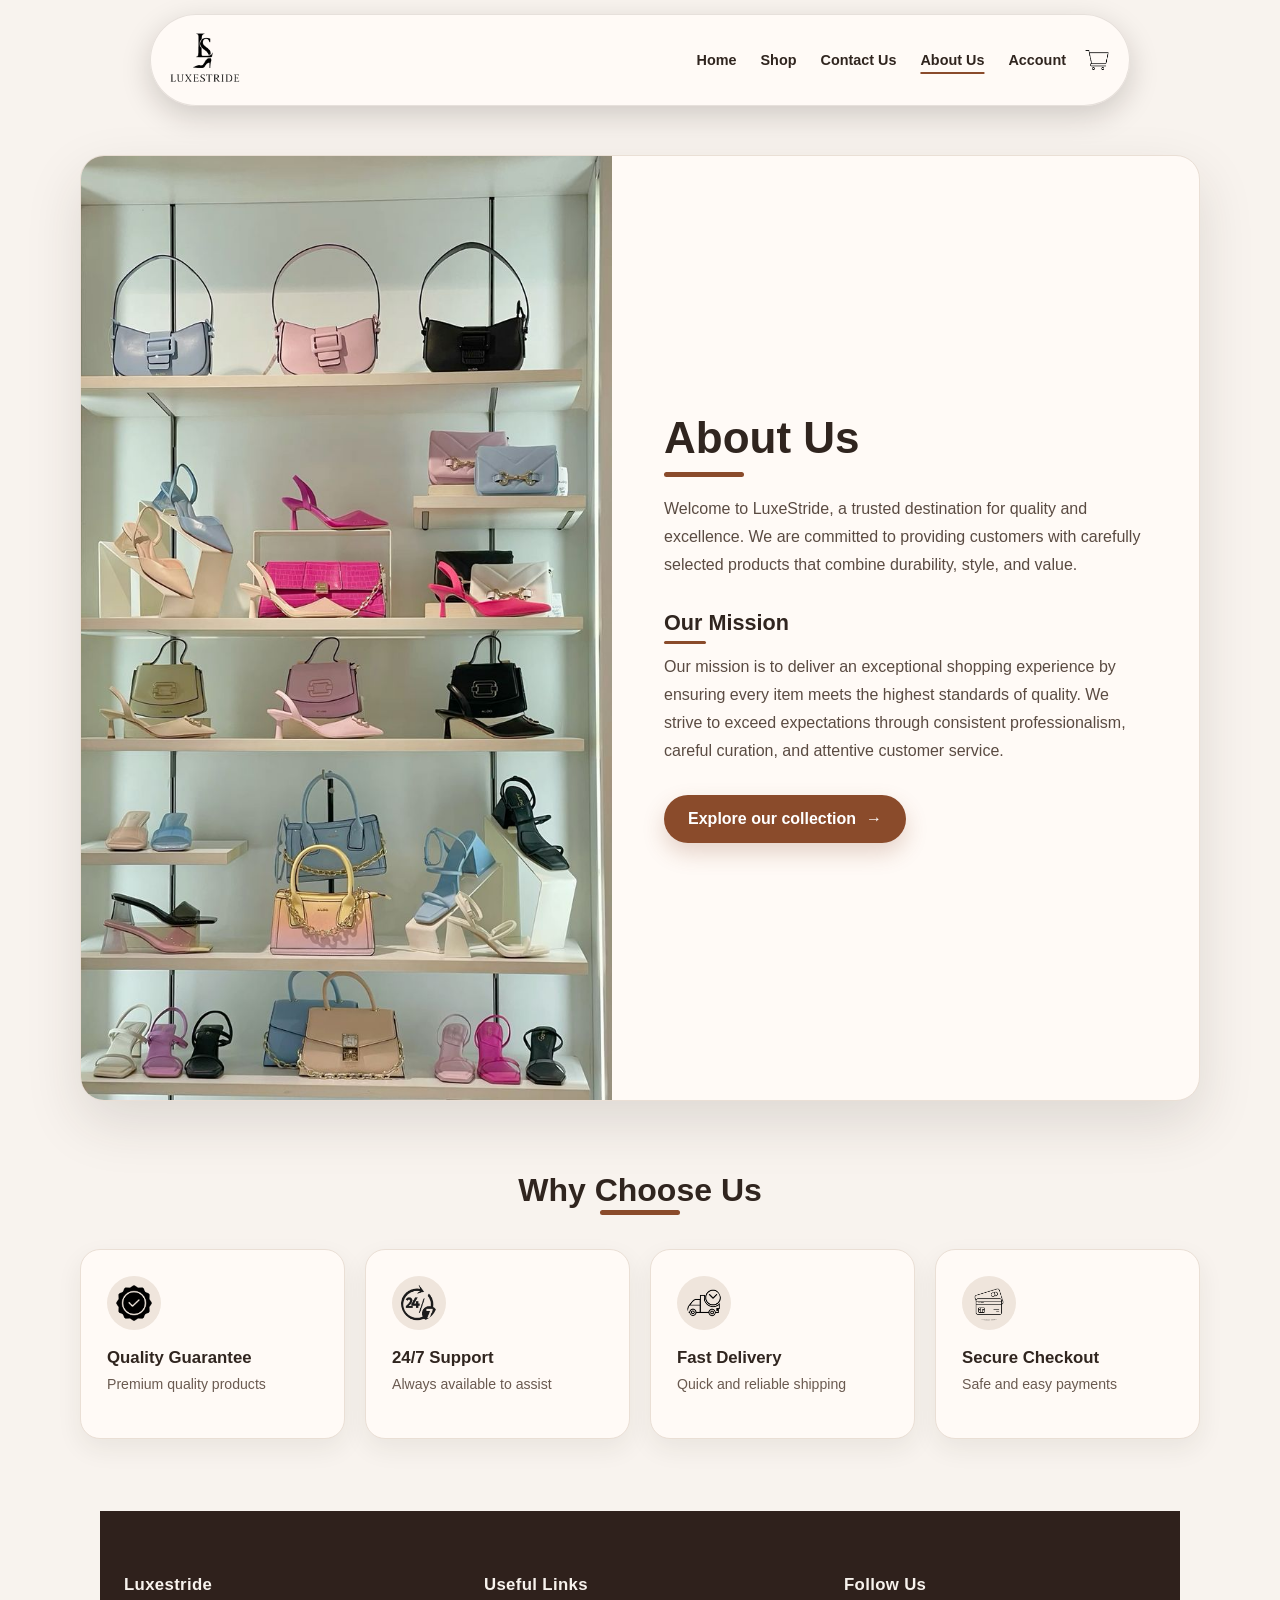
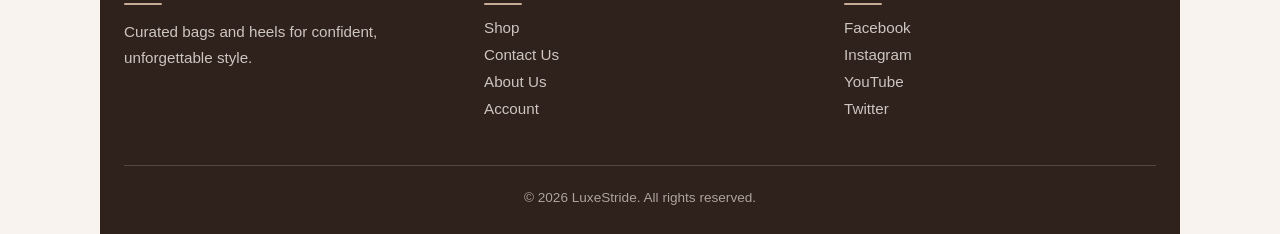
==== commit ccff9dc8: "I added footer to all the whole pages" ====
--- a/about.html
+++ b/about.html
@@ -36,7 +36,7 @@
                 <img src="./images/shop 1.jpeg" alt="LuxeStride's curated footwear collection">
             </div>
             <div class="about-text">
-                <p class="about-eyebrow">Our story</p>
+                <!-- <p class="about-eyebrow">Our story</p> -->
                 <h1 class="about-heading" id="about-heading">About Us</h1>
                 <p class="about-lead">Welcome to LuxeStride, a trusted destination for quality and excellence. We are committed to providing customers with carefully selected products that combine durability, style, and value.</p>
 
@@ -68,6 +68,7 @@
         </section>
     </main>
 
+    <footer class="footer"><div class="footer-container"><div class="row"><div class="footer-col-1"><h3>Luxestride</h3><p>Curated bags and heels for confident, unforgettable style.</p></div><div class="footer-col-2"><h3>Useful Links</h3><ul><li><a href="shop.html">Shop</a></li><li><a href="contact.html">Contact Us</a></li><li><a href="about.html">About Us</a></li><li><a href="account.html">Account</a></li></ul></div><div class="footer-col-3"><h3>Follow Us</h3><div class="socials"><ul><li><a href="#">Facebook</a></li><li><a href="#">Instagram</a></li><li><a href="#">YouTube</a></li><li><a href="#">Twitter</a></li></ul></div></div></div></div><div class="footer-bottom"><p>&copy; 2026 LuxeStride. All rights reserved.</p></div></footer>
     <script src="script.js"></script>
 </body>
 </html>
--- a/style.css
+++ b/style.css
@@ -1320,6 +1320,21 @@
     outline: 2px solid rgba(138, 75, 43, 0.35);
     outline-offset: 3px;
 }
+.form-status{
+    display: none;
+    margin: 16px 0 0;
+    padding: 12px 14px;
+    border: 1px solid rgba(138, 75, 43, 0.2);
+    border-radius: 12px;
+    background: #f7efe8;
+    color: #6c4934;
+    font-size: 0.86rem;
+    line-height: 1.5;
+    text-align: center;
+}
+.form-status.is-visible{
+    display: block;
+}
 /* -----site-wide responsive layout----- */
 @media (max-width: 1000px){
     .product-grid{
@@ -1510,15 +1525,18 @@
     }
     .product-grid,
     .shop-grid{
-        gap: 18px;
+        gap: 16px;
+    }
+    .shop-grid{
+        margin-bottom: 20px;
     }
     .col-4,
     .shop-product{
-        min-height: 350px;
+        min-height: 0;
     }
     .col-4 img,
     .shop-product img{
-        height: 200px;
+        height: 190px;
     }
     .offer{
         width: calc(100% - 32px);
@@ -1574,7 +1592,7 @@
         margin-top: 38px;
     }
     .shop-section{
-        padding: 112px 18px 40px;
+        padding: 96px 14px 32px;
     }
     .about-section,
     .contact,
@@ -1634,17 +1652,19 @@
     }
     .product-grid,
     .shop-grid{
-        grid-template-columns: 1fr;
+        grid-template-columns: repeat(2, minmax(0, 1fr));
+        gap: 12px;
     }
     .col-4,
     .shop-product{
         width: 100%;
         max-width: 380px;
         margin: 0 auto;
+        min-height: 0;
     }
     .col-4 img,
     .shop-product img{
-        height: 230px;
+        height: 150px;
     }
     .brands .row{
         grid-template-columns: repeat(2, minmax(0, 1fr));
@@ -1675,3 +1695,24 @@
         font-size: 0.76rem;
     }
 }
+
+/* Shop has no hero content, so its header must not reserve a viewport of space. */
+@media (max-width: 900px){
+    .header.shop-header,
+    .header.shop-header .content{
+        min-height: 0 !important;
+        height: 0;
+    }
+    .shop-section{
+        padding-top: 96px;
+    }
+    .shop-section .shop-grid{
+        display: grid;
+        grid-template-columns: repeat(2, minmax(0, 1fr));
+        align-items: stretch;
+        width: 100%;
+        max-width: 760px;
+        margin-right: auto;
+        margin-left: auto;
+    }
+}
